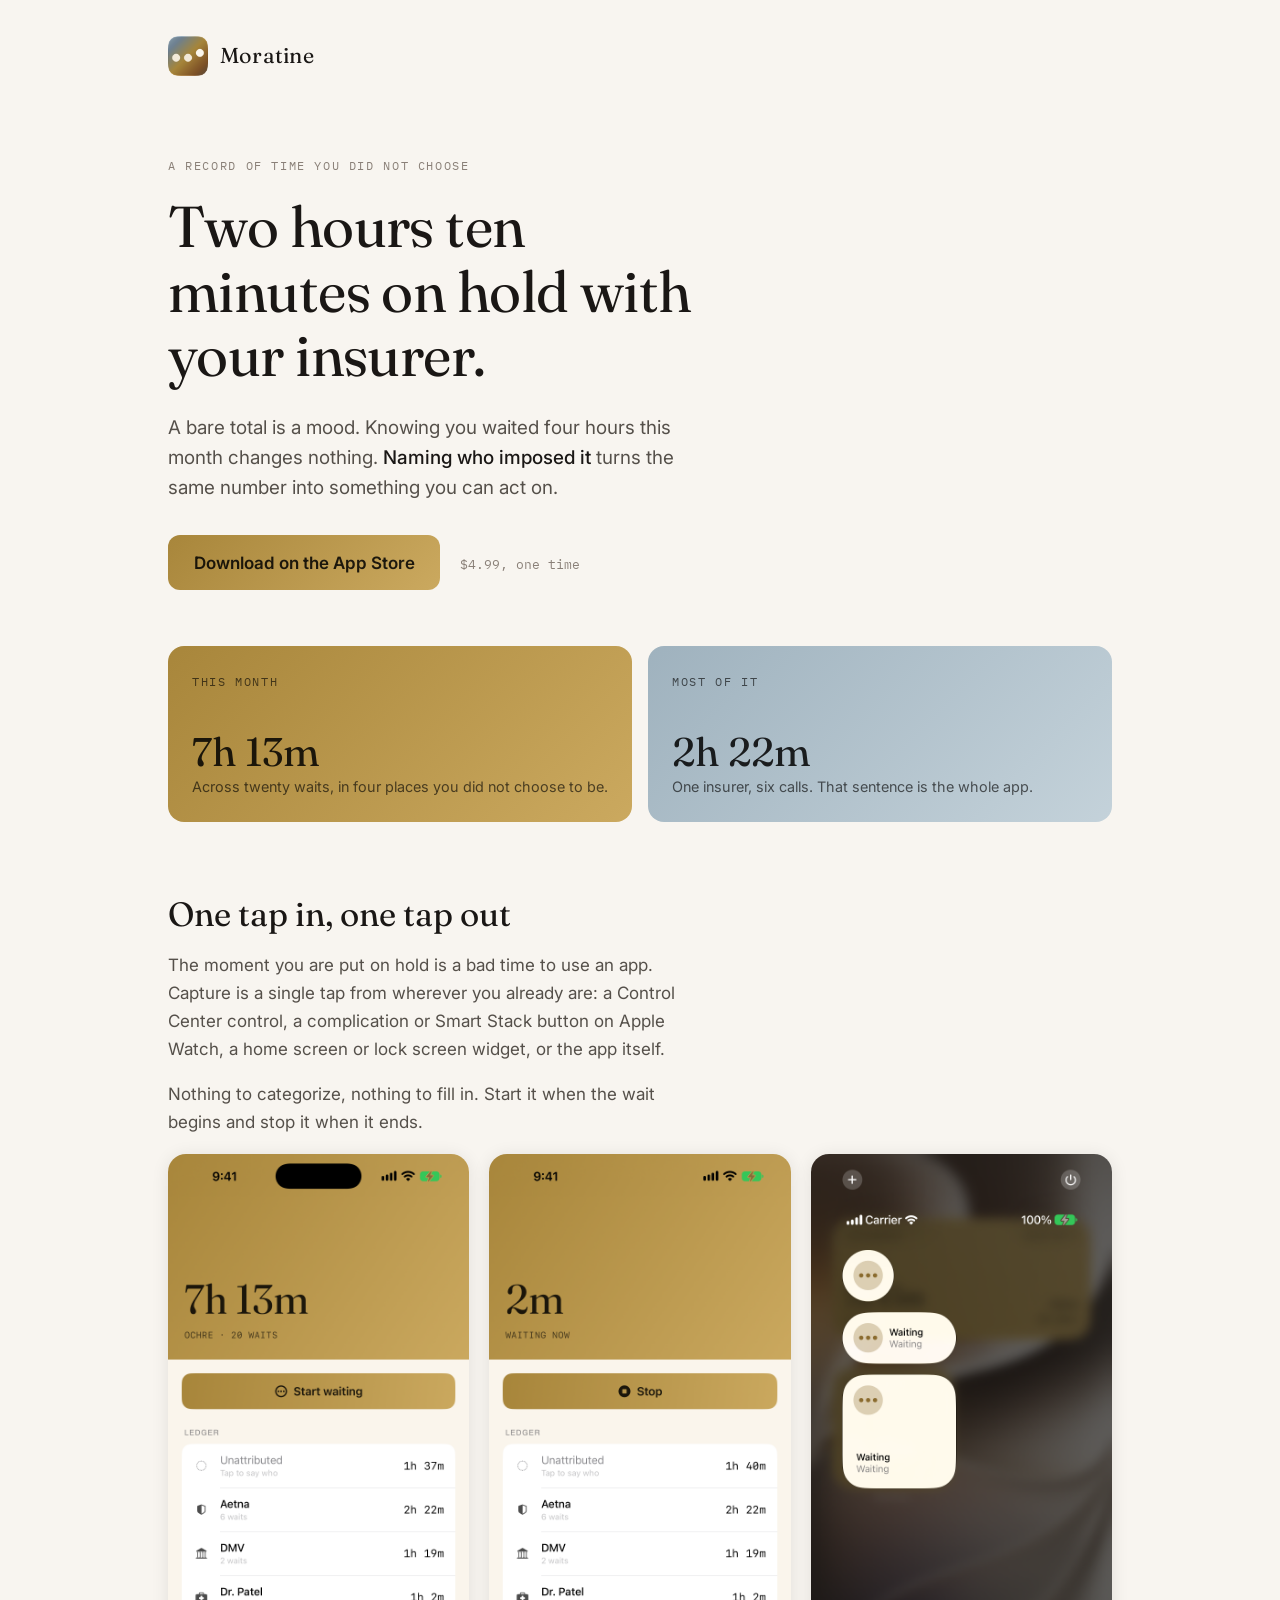
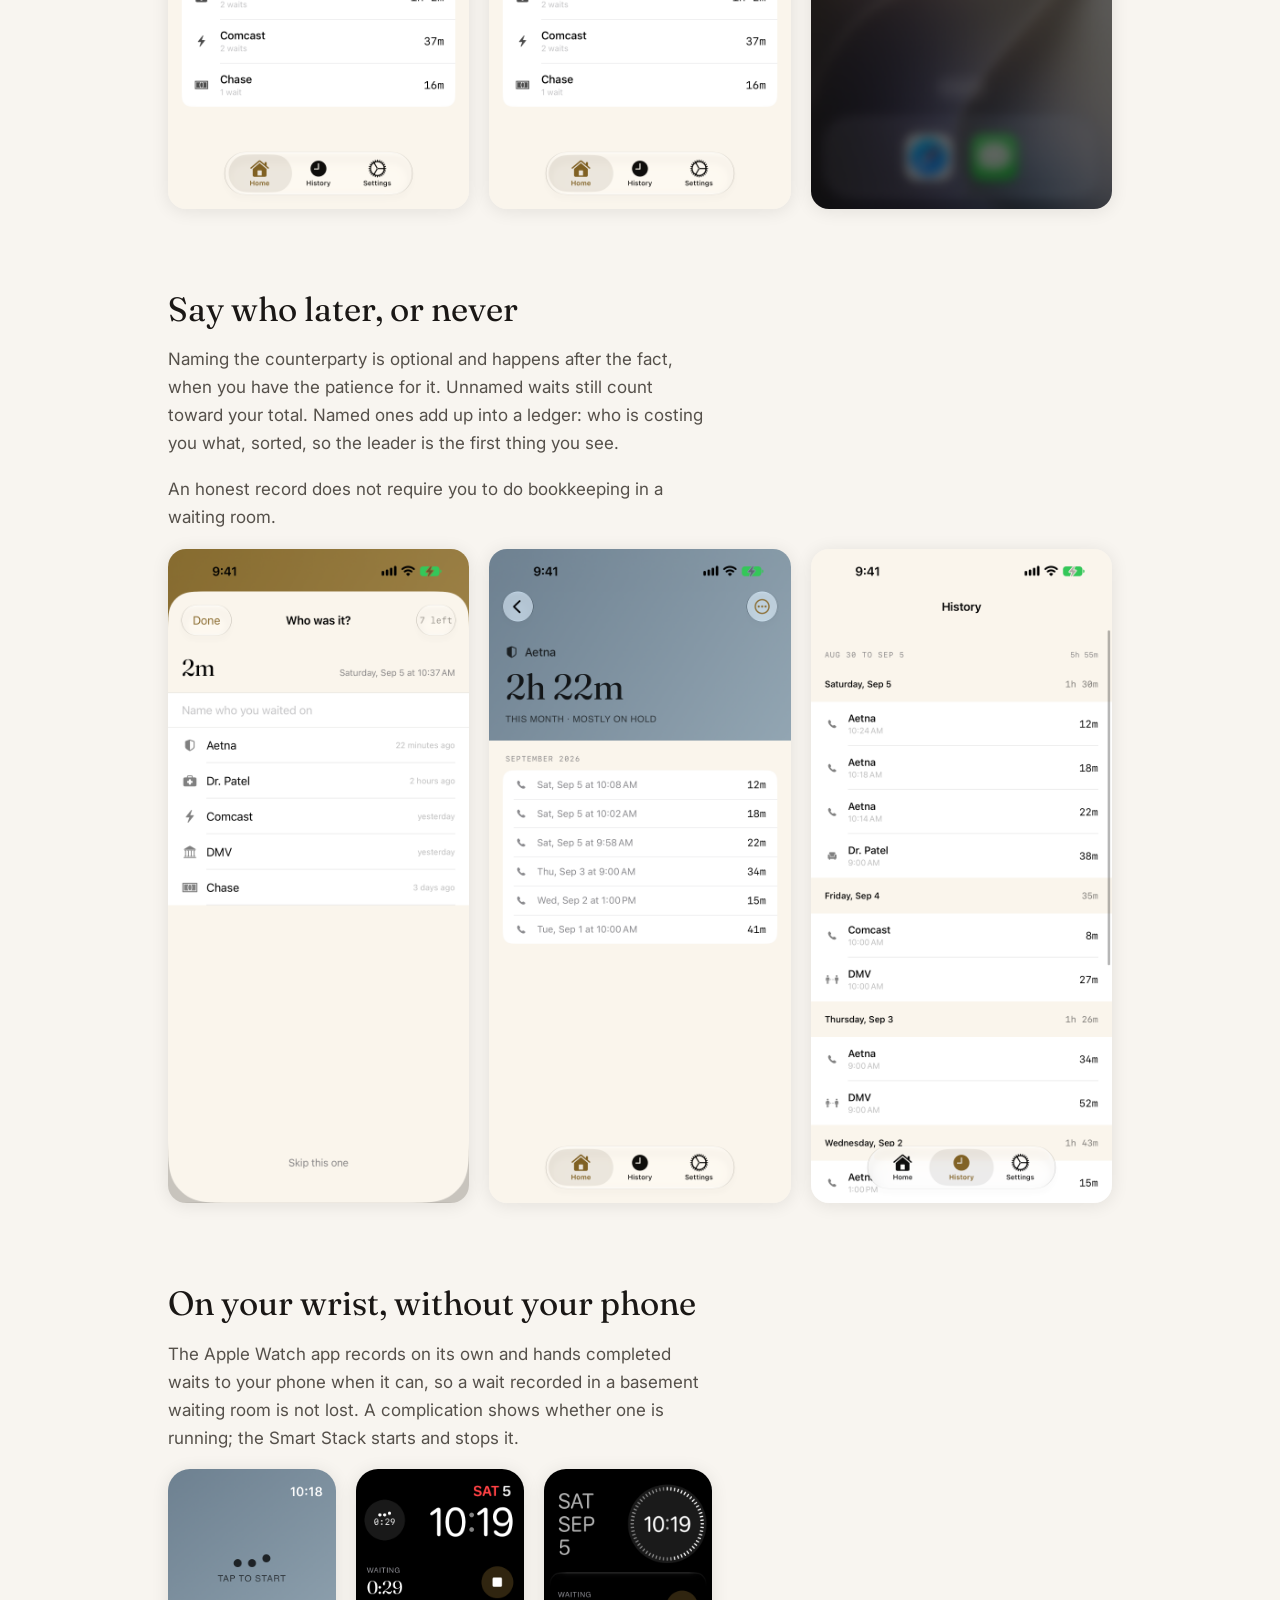
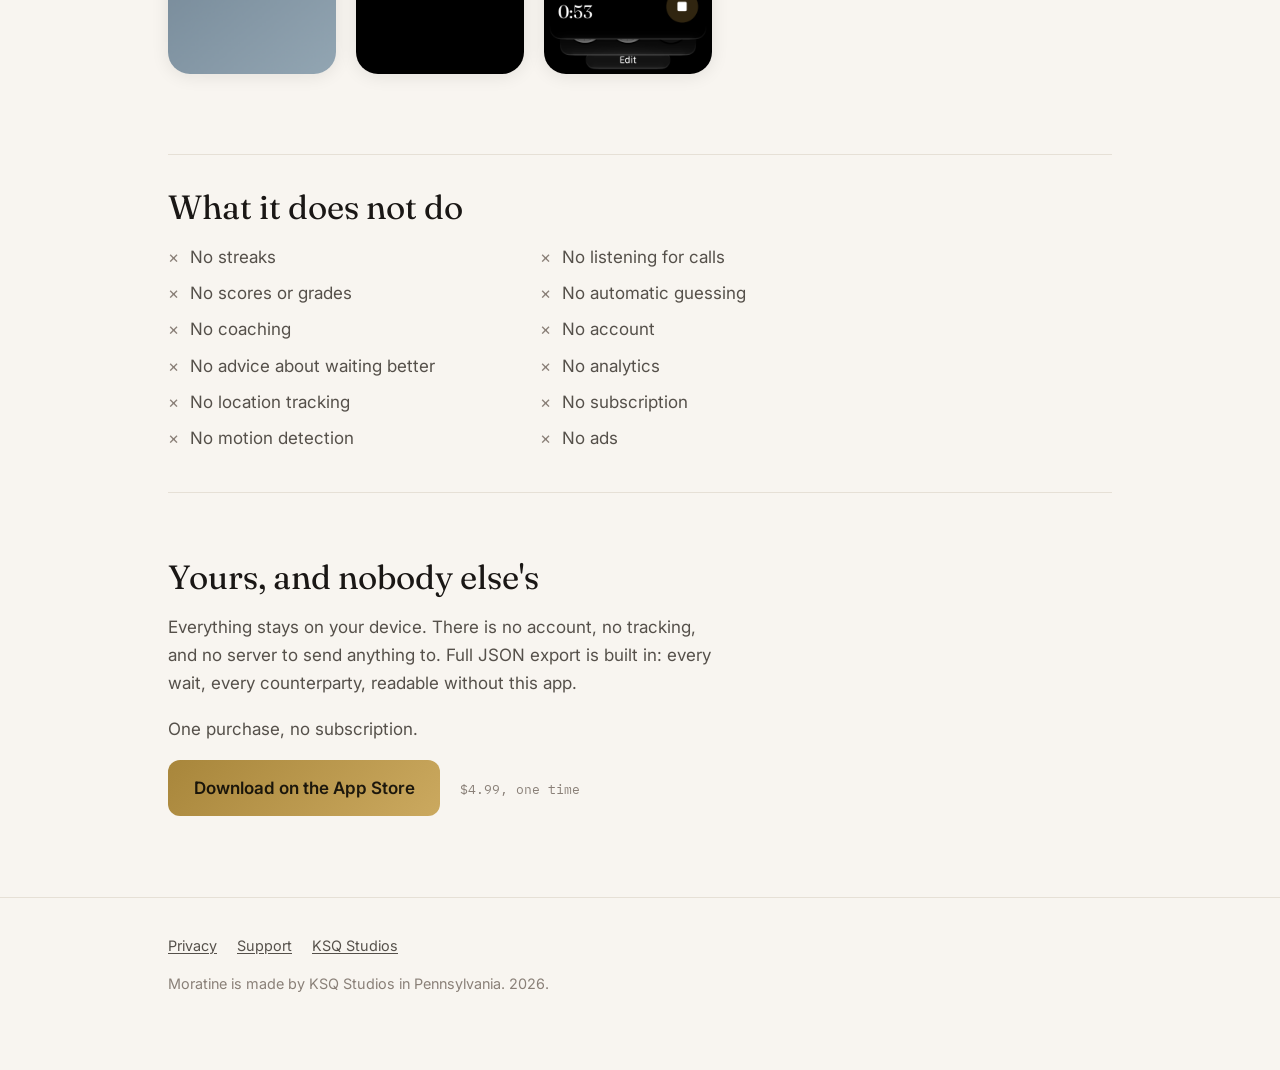
==== index.html @ 425c59f6 "Initial Website File Push" ====
<!DOCTYPE html>
<html lang="en">
<head>
<meta charset="utf-8">
<meta name="viewport" content="width=device-width, initial-scale=1">
<title>Moratine, a record of time you did not choose</title>
<meta name="description" content="Moratine records involuntary waiting: on hold, in line, in waiting rooms. One tap in, one tap out, and a ledger of who is costing you time.">

<link rel="canonical" href="https://moratine.app/">
<meta property="og:type" content="website">
<meta property="og:url" content="https://moratine.app/">
<meta property="og:title" content="Moratine, a record of time you did not choose">
<meta property="og:description" content="Two hours ten minutes on hold with your insurer, across six calls. A bare total is a mood. A name attached to it is evidence.">
<meta property="og:image" content="https://moratine.app/og-image.png">
<meta name="twitter:card" content="summary_large_image">

<link rel="icon" href="/favicon.png" sizes="32x32">
<link rel="apple-touch-icon" href="/apple-touch-icon.png">

<link rel="preconnect" href="https://fonts.googleapis.com">
<link rel="preconnect" href="https://fonts.gstatic.com" crossorigin>
<link href="https://fonts.googleapis.com/css2?family=Fraunces:opsz,wght@9..144,400&family=IBM+Plex+Mono:wght@400&family=Inter:wght@400;500;600&display=swap" rel="stylesheet">
<link rel="stylesheet" href="/styles.css">
</head>
<body>

<div class="wrap">

  <header class="masthead">
    <img src="/apple-touch-icon.png" alt="">
    <a class="wordmark" href="/">Moratine</a>
  </header>

  <div class="hero">
    <p class="eyebrow">A record of time you did not choose</p>
    <h1>Two hours ten minutes on hold with your insurer.</h1>
    <p class="lede">
      A bare total is a mood. Knowing you waited four hours this month changes
      nothing. <strong>Naming who imposed it</strong> turns the same number
      into something you can act on.
    </p>
    <a class="cta" href="#">Download on the App Store</a>
    <span class="price">$4.99, one time</span>
  </div>

  <div class="cards">
    <div class="card card--ochre">
      <p class="eyebrow">This month</p>
      <p class="figure">7h 13m</p>
      <p class="note">Across twenty waits, in four places you did not choose to be.</p>
    </div>
    <div class="card card--mist">
      <p class="eyebrow">Most of it</p>
      <p class="figure">2h 22m</p>
      <p class="note">One insurer, six calls. That sentence is the whole app.</p>
    </div>
  </div>

  <section>
    <h2>One tap in, one tap out</h2>
    <p class="prose">
      The moment you are put on hold is a bad time to use an app. Capture is a
      single tap from wherever you already are: a Control Center control, a
      complication or Smart Stack button on Apple Watch, a home screen or lock
      screen widget, or the app itself.
    </p>
    <p class="prose">
      Nothing to categorize, nothing to fill in. Start it when the wait begins
      and stop it when it ends.
    </p>
    <div class="shots">
      <img src="/images/01.png" alt="The Moratine home screen showing seven hours thirteen minutes of waiting this month, with a ledger of counterparties below.">
      <img src="/images/02.png" alt="A wait in progress, showing two minutes elapsed and a stop button.">
      <img src="/images/07.png" alt="The Moratine control in iOS Control Center, showing a waiting state.">
    </div>
  </section>

  <section>
    <h2>Say who later, or never</h2>
    <p class="prose">
      Naming the counterparty is optional and happens after the fact, when you
      have the patience for it. Unnamed waits still count toward your total.
      Named ones add up into a ledger: who is costing you what, sorted, so the
      leader is the first thing you see.
    </p>
    <p class="prose">
      An honest record does not require you to do bookkeeping in a waiting
      room.
    </p>
    <div class="shots">
      <img src="/images/03.png" alt="The attribution sheet, listing recent counterparties to name a wait after the fact.">
      <img src="/images/04.png" alt="A counterparty detail screen showing two hours twenty two minutes with one insurer this month.">
      <img src="/images/05.png" alt="History, showing every wait grouped by week and day.">
    </div>
  </section>

  <section>
    <h2>On your wrist, without your phone</h2>
    <p class="prose">
      The Apple Watch app records on its own and hands completed waits to your
      phone when it can, so a wait recorded in a basement waiting room is not
      lost. A complication shows whether one is running; the Smart Stack
      starts and stops it.
    </p>
    <div class="shots shots--watch">
      <img src="/images/w1.png" alt="The Moratine watch app at rest, showing tap to start.">
      <img src="/images/w2.png" alt="A watch face with the Moratine complication showing a running wait.">
      <img src="/images/w3.png" alt="The Moratine card in the watch Smart Stack, showing a running wait and a stop button.">
    </div>
  </section>

  <section class="refusals">
    <h2>What it does not do</h2>
    <ul>
      <li>No streaks</li>
      <li>No scores or grades</li>
      <li>No coaching</li>
      <li>No advice about waiting better</li>
      <li>No location tracking</li>
      <li>No motion detection</li>
      <li>No listening for calls</li>
      <li>No automatic guessing</li>
      <li>No account</li>
      <li>No analytics</li>
      <li>No subscription</li>
      <li>No ads</li>
    </ul>
  </section>

  <section>
    <h2>Yours, and nobody else's</h2>
    <p class="prose">
      Everything stays on your device. There is no account, no tracking, and
      no server to send anything to. Full JSON export is built in: every wait,
      every counterparty, readable without this app.
    </p>
    <p class="prose">
      One purchase, no subscription.
    </p>
    <p>
      <a class="cta" href="#">Download on the App Store</a>
      <span class="price">$4.99, one time</span>
    </p>
  </section>

</div>

<footer>
  <div class="wrap">
    <nav>
      <a href="/privacy">Privacy</a>
      <a href="/support">Support</a>
      <a href="https://ksqstudios.com">KSQ Studios</a>
    </nav>
    <p>Moratine is made by KSQ Studios in Pennsylvania. 2026.</p>
  </div>
</footer>

</body>
</html>
---- styles.css ----
/*
  moratine.app

  Cream page, Fraunces for the wordmark and the two gradient card figures
  only, Plex Mono for eyebrows and data, Inter for everything else. Same
  lineage as commuted.app and reckonry.app.

  No analytics. The privacy policy says the site collects nothing, so keep
  it that way.
*/

:root {
  --cream: #f8f5f0;
  --card: #ffffff;
  --ink: #1a1715;
  --ink-soft: #55504a;
  --ink-faint: #8a8078;
  --rule: #e6e0d6;

  /* The waiting room arc, matching the app */
  --mist-top: #9fb2be;
  --mist-bottom: #c4d2da;
  --ochre-top: #a8863b;
  --ochre-bottom: #cba95f;
  --umber-top: #7e5228;
  --accent: #6a4520;

  --measure: 34rem;
  --page: 62rem;
}

*, *::before, *::after { box-sizing: border-box; }

html { -webkit-text-size-adjust: 100%; }

body {
  margin: 0;
  background: var(--cream);
  color: var(--ink);
  font-family: Inter, -apple-system, BlinkMacSystemFont, system-ui, sans-serif;
  font-size: 17px;
  line-height: 1.65;
  -webkit-font-smoothing: antialiased;
}

.wrap {
  max-width: var(--page);
  margin: 0 auto;
  padding: 0 1.5rem;
}

/* ---------- Masthead ---------- */

.masthead {
  display: flex;
  align-items: center;
  gap: 0.75rem;
  padding: 2.25rem 0 0;
}

.masthead img {
  width: 40px;
  height: 40px;
  border-radius: 9px;
}

.wordmark {
  font-family: Fraunces, Georgia, serif;
  font-size: 1.35rem;
  font-weight: 400;
  letter-spacing: 0.01em;
  color: var(--ink);
  text-decoration: none;
}

/* ---------- Hero ---------- */

.hero {
  padding: 5rem 0 3.5rem;
  max-width: var(--measure);
}

.eyebrow {
  font-family: 'IBM Plex Mono', ui-monospace, SFMono-Regular, Menlo, monospace;
  font-size: 0.72rem;
  letter-spacing: 0.14em;
  text-transform: uppercase;
  color: var(--ink-faint);
  margin: 0 0 1.25rem;
}

h1 {
  font-family: Fraunces, Georgia, serif;
  font-weight: 400;
  font-size: clamp(2.4rem, 6vw, 3.6rem);
  line-height: 1.12;
  letter-spacing: -0.01em;
  margin: 0 0 1.5rem;
}

.lede {
  font-size: 1.18rem;
  line-height: 1.6;
  color: var(--ink-soft);
  margin: 0 0 2rem;
}

.lede strong {
  color: var(--ink);
  font-weight: 500;
}

/* ---------- Cards ---------- */

.cards {
  display: grid;
  grid-template-columns: repeat(auto-fit, minmax(15rem, 1fr));
  gap: 1rem;
  margin: 0 0 4.5rem;
}

.card {
  border-radius: 16px;
  padding: 1.6rem 1.5rem 1.5rem;
  min-height: 11rem;
  display: flex;
  flex-direction: column;
  justify-content: flex-end;
}

.card .eyebrow { margin-bottom: auto; }

.card .figure {
  font-family: Fraunces, Georgia, serif;
  font-size: 2.5rem;
  line-height: 1;
  margin: 0 0 0.35rem;
}

.card .note {
  font-size: 0.9rem;
  line-height: 1.45;
  margin: 0;
}

.card--ochre {
  background: linear-gradient(135deg, var(--ochre-top), var(--ochre-bottom));
  color: rgba(0, 0, 0, 0.85);
}
.card--ochre .eyebrow,
.card--ochre .note { color: rgba(0, 0, 0, 0.62); }

.card--mist {
  background: linear-gradient(135deg, var(--mist-top), var(--mist-bottom));
  color: rgba(0, 0, 0, 0.85);
}
.card--mist .eyebrow,
.card--mist .note { color: rgba(0, 0, 0, 0.62); }

/* ---------- Sections ---------- */

section { padding: 0 0 4rem; }

h2 {
  font-family: Fraunces, Georgia, serif;
  font-weight: 400;
  font-size: clamp(1.6rem, 3.5vw, 2.1rem);
  line-height: 1.2;
  margin: 0 0 1rem;
}

h3 {
  font-size: 1.02rem;
  font-weight: 600;
  margin: 2rem 0 0.5rem;
}

p { max-width: var(--measure); margin: 0 0 1.1rem; }

.prose { color: var(--ink-soft); }
.prose strong { color: var(--ink); font-weight: 500; }

ul { max-width: var(--measure); padding-left: 1.1rem; color: var(--ink-soft); }
li { margin-bottom: 0.5rem; }

a { color: var(--accent); text-underline-offset: 2px; }
a:hover { text-decoration-thickness: 2px; }

/* ---------- Screenshots ---------- */

.shots {
  display: grid;
  grid-template-columns: repeat(auto-fit, minmax(13rem, 1fr));
  gap: 1.25rem;
  margin: 0 0 1rem;
}

.shots img {
  width: 100%;
  height: auto;
  border-radius: 18px;
  box-shadow: 0 2px 18px rgba(26, 23, 21, 0.09);
  display: block;
}

.shots--watch {
  grid-template-columns: repeat(auto-fit, minmax(9rem, 1fr));
  max-width: 34rem;
}

.shots--watch img { border-radius: 22px; }

/* ---------- Refusals ---------- */

.refusals {
  border-top: 1px solid var(--rule);
  border-bottom: 1px solid var(--rule);
  padding: 2rem 0;
  margin: 0 0 4rem;
}

.refusals ul {
  list-style: none;
  padding: 0;
  margin: 0;
  columns: 2;
  column-gap: 2.5rem;
  max-width: 44rem;
}

.refusals li {
  break-inside: avoid;
  padding-left: 1.4rem;
  position: relative;
  color: var(--ink-soft);
}

.refusals li::before {
  content: '\00d7';
  position: absolute;
  left: 0;
  color: var(--ink-faint);
}

@media (max-width: 32rem) {
  .refusals ul { columns: 1; }
}

/* ---------- Buttons ---------- */

.cta {
  display: inline-block;
  background: linear-gradient(135deg, var(--ochre-top), var(--ochre-bottom));
  color: rgba(0, 0, 0, 0.85);
  text-decoration: none;
  font-weight: 600;
  padding: 0.85rem 1.6rem;
  border-radius: 12px;
}

.cta:hover { opacity: 0.92; }

.price {
  font-family: 'IBM Plex Mono', ui-monospace, monospace;
  font-size: 0.82rem;
  color: var(--ink-faint);
  margin-left: 0.9rem;
}

/* ---------- Footer ---------- */

footer {
  border-top: 1px solid var(--rule);
  padding: 2.25rem 0 3.5rem;
  font-size: 0.9rem;
  color: var(--ink-faint);
}

footer a { color: var(--ink-soft); }

footer nav {
  display: flex;
  flex-wrap: wrap;
  gap: 1.25rem;
  margin-bottom: 0.9rem;
}

/* ---------- Legal pages ---------- */

.legal { padding: 3.5rem 0 1rem; max-width: var(--measure); }
.legal h1 { font-size: clamp(2rem, 5vw, 2.6rem); }
.legal .updated {
  font-family: 'IBM Plex Mono', ui-monospace, monospace;
  font-size: 0.76rem;
  letter-spacing: 0.08em;
  text-transform: uppercase;
  color: var(--ink-faint);
  margin-bottom: 2.5rem;
}
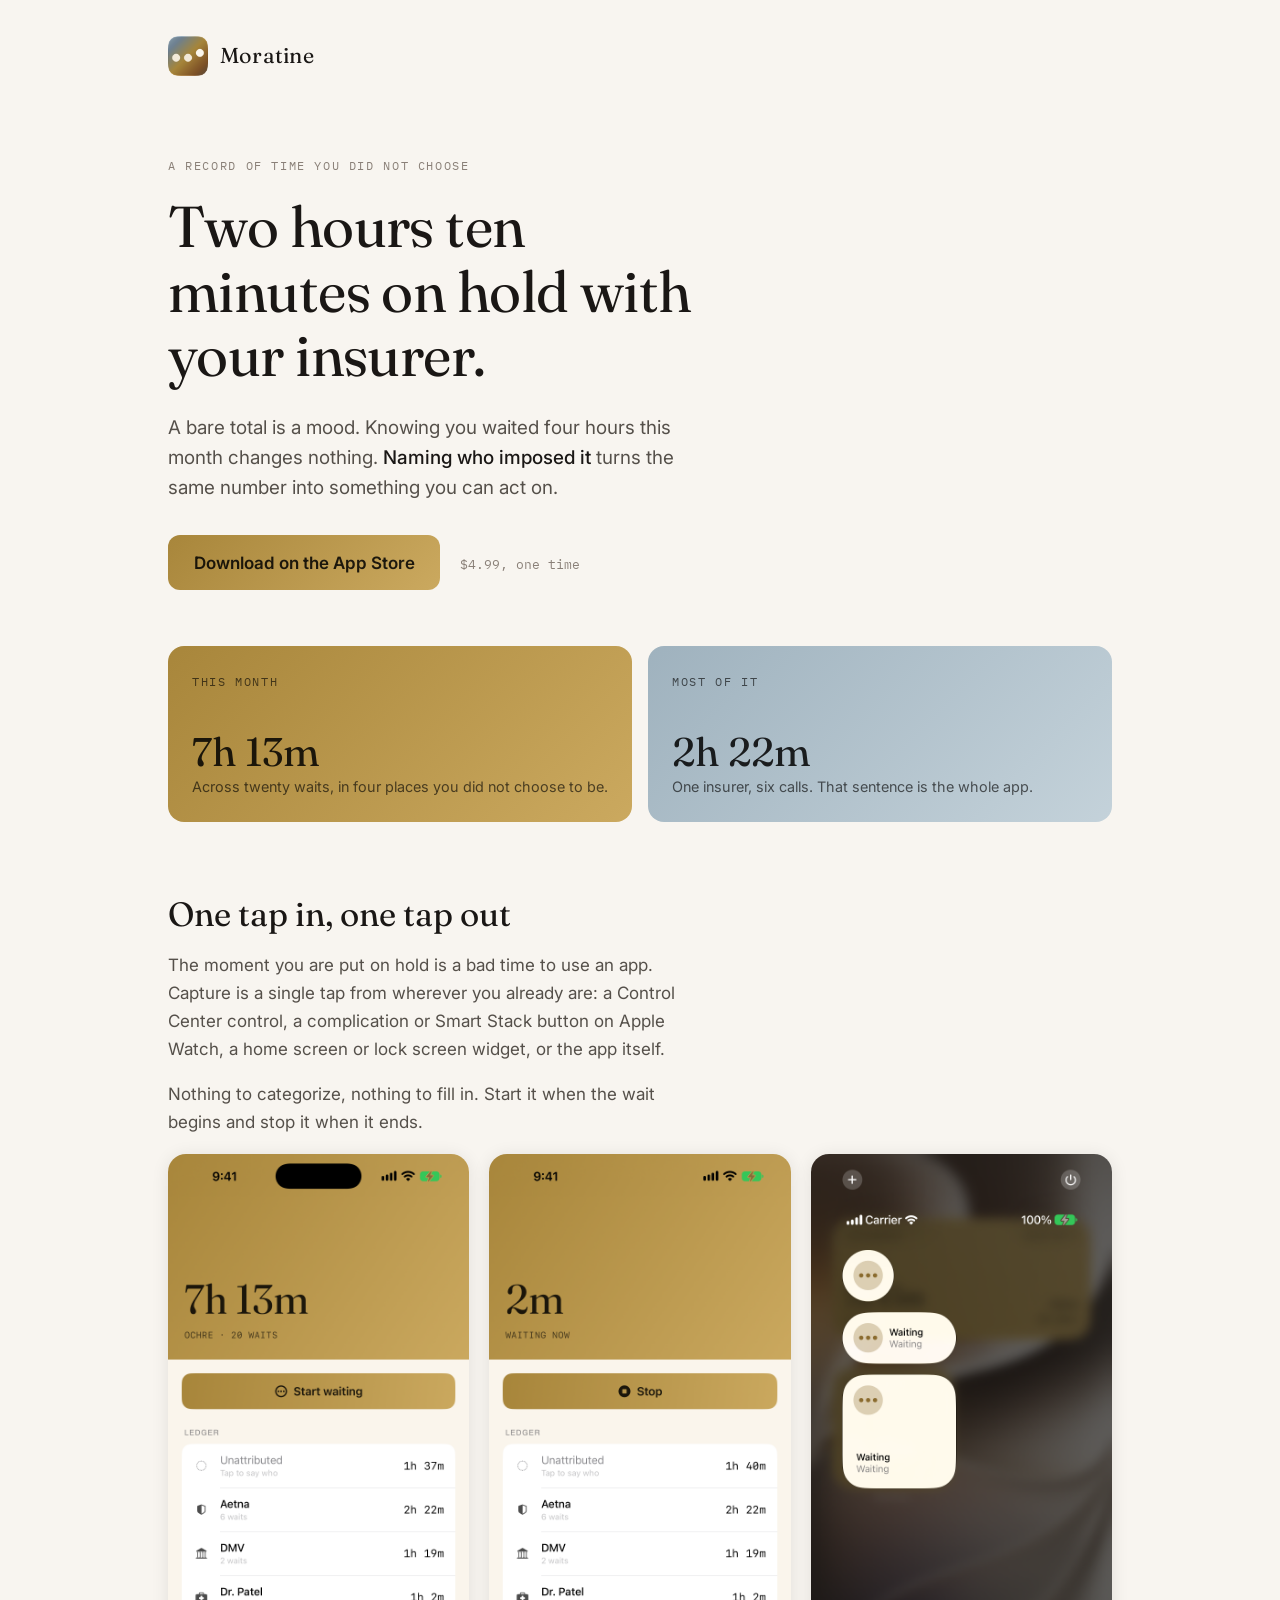
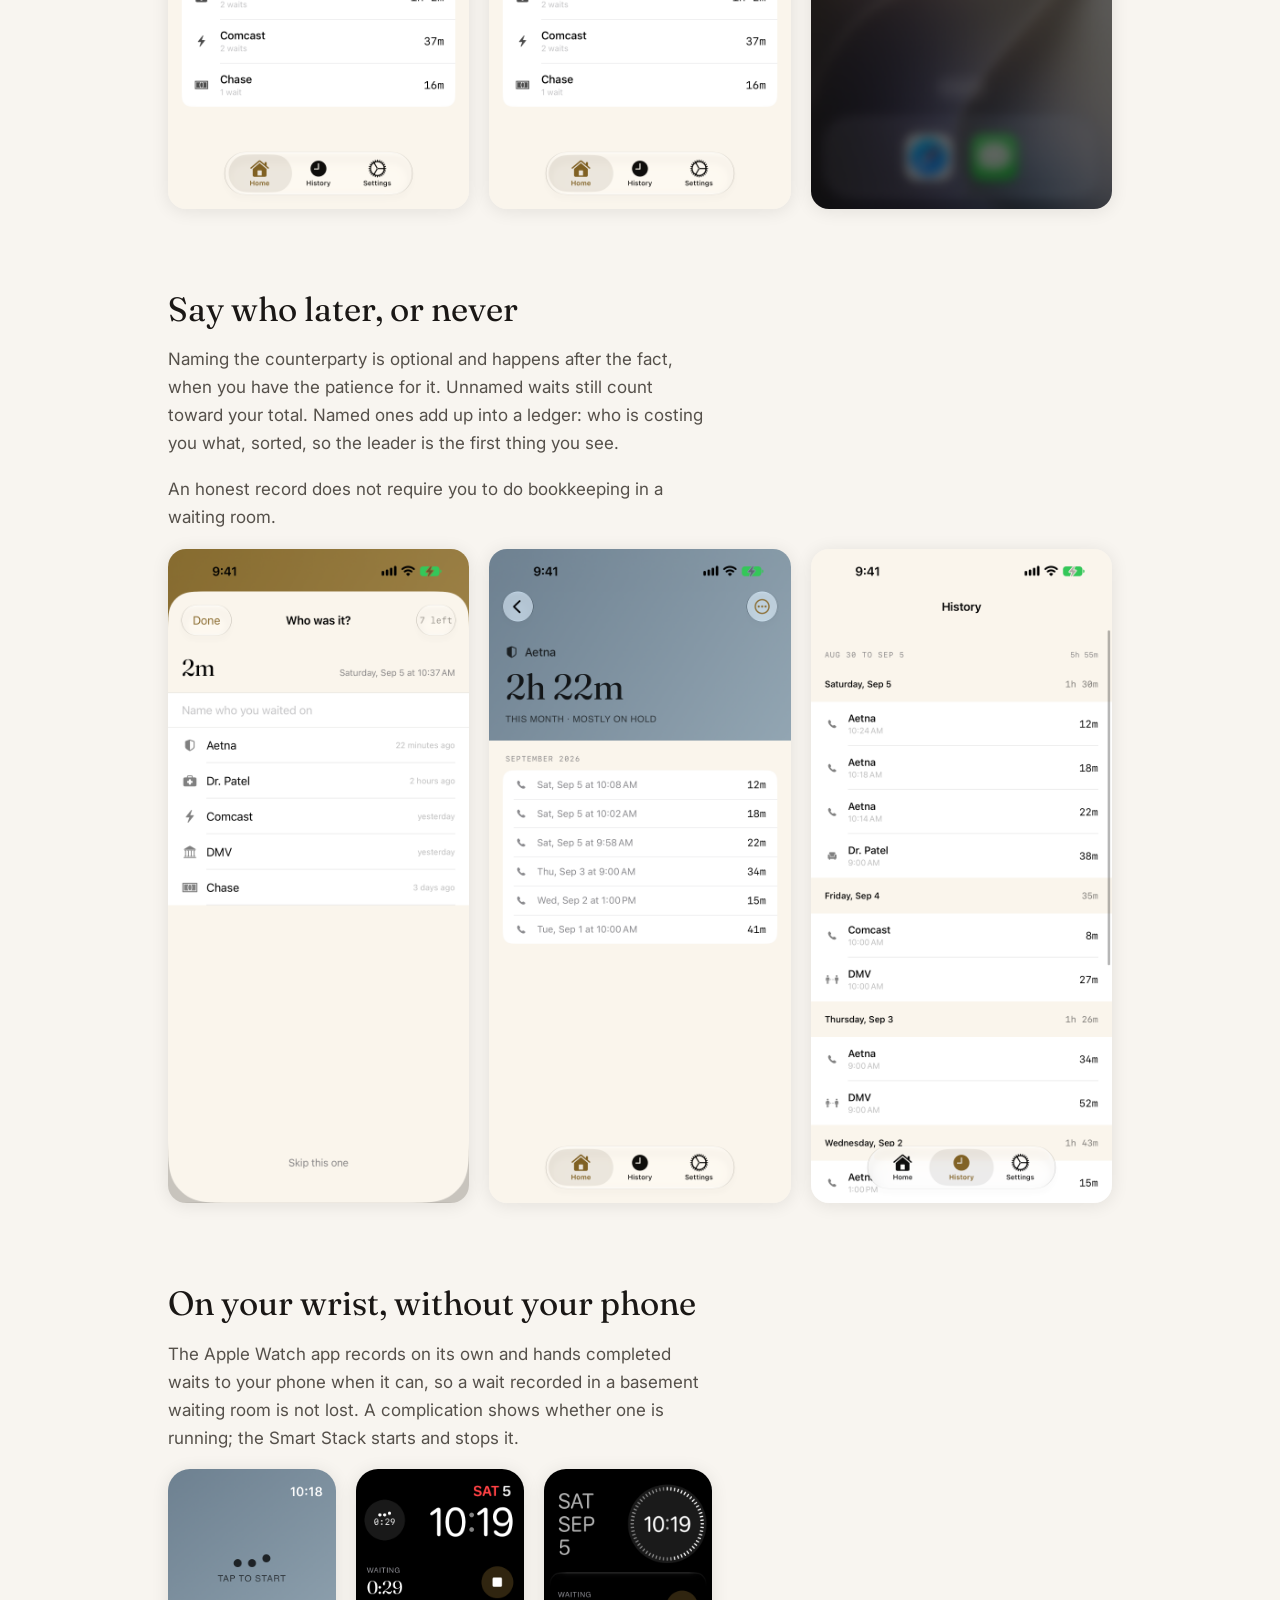
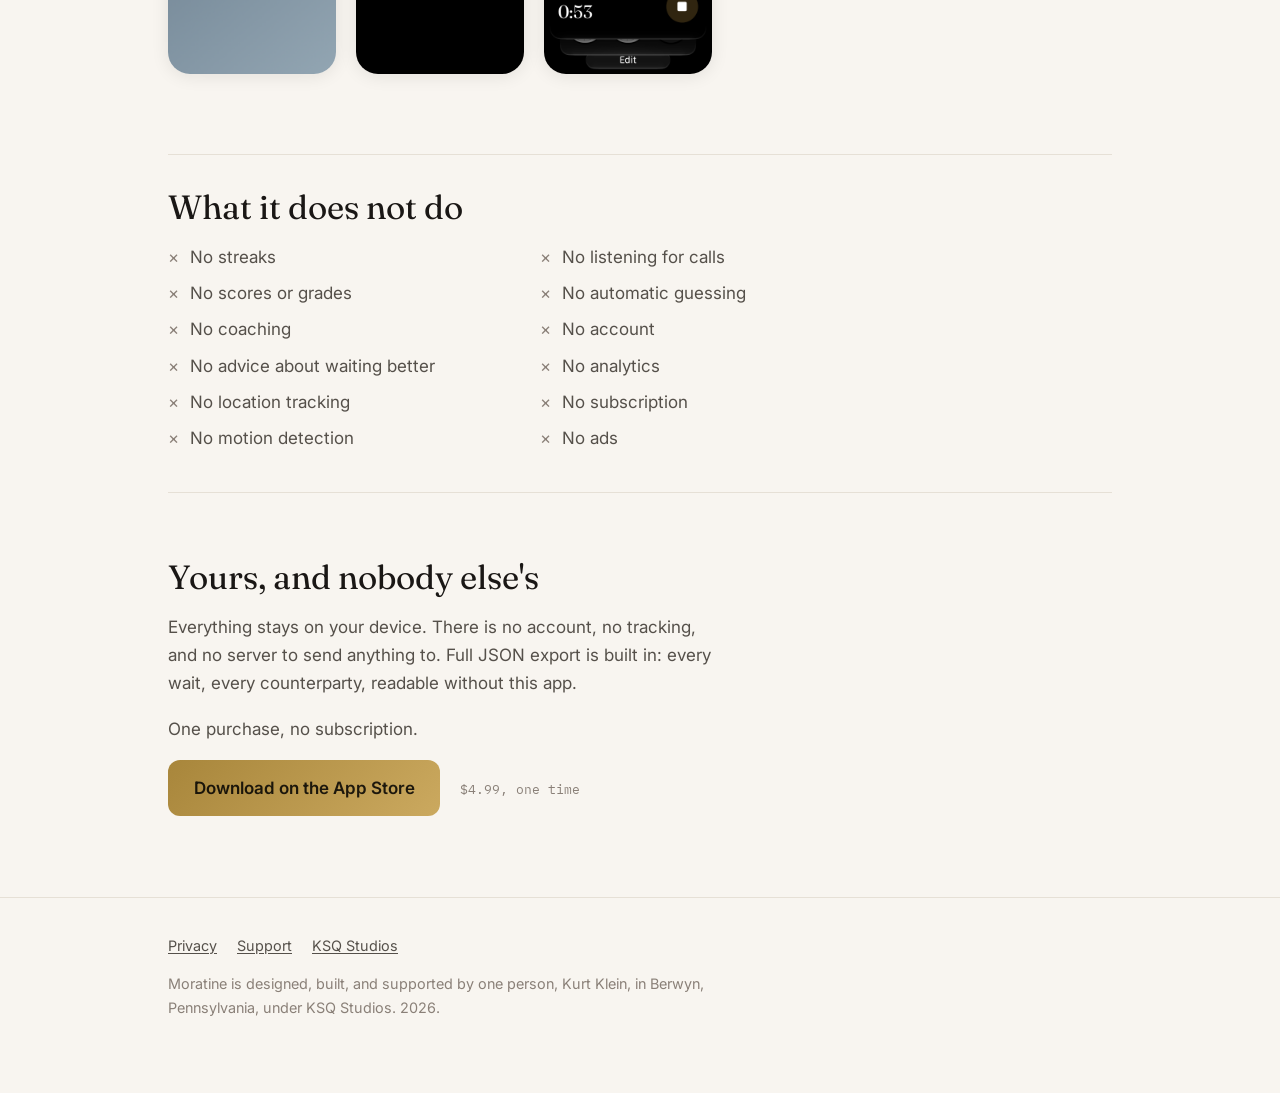
==== commit 975f076a: "Drop sibling app list from attribution" ====
--- a/index.html
+++ b/index.html
@@ -152,7 +152,7 @@
       <a href="/support">Support</a>
       <a href="https://ksqstudios.com">KSQ Studios</a>
     </nav>
-    <p>Moratine is made by KSQ Studios in Pennsylvania. 2026.</p>
+    <p>Moratine is designed, built, and supported by one person, Kurt Klein, in Berwyn, Pennsylvania, under KSQ Studios. 2026.</p>
   </div>
 </footer>
 
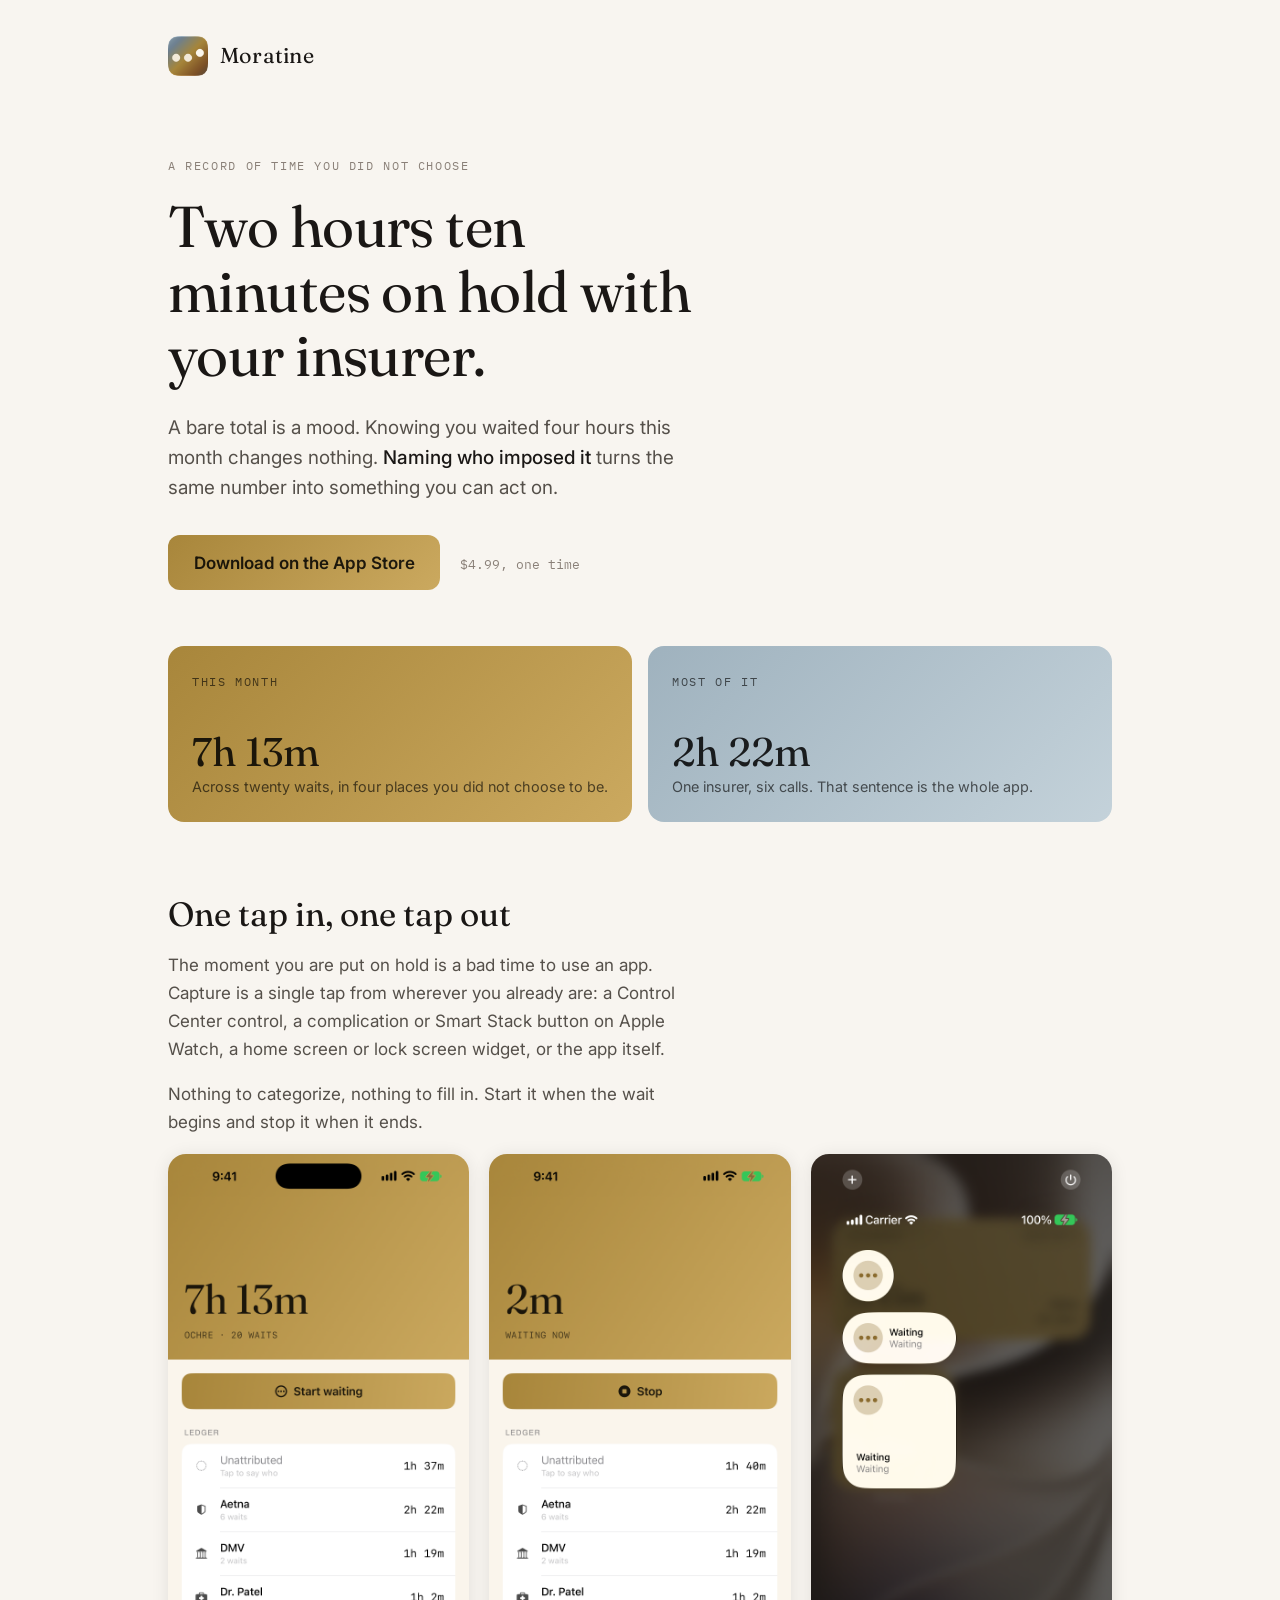
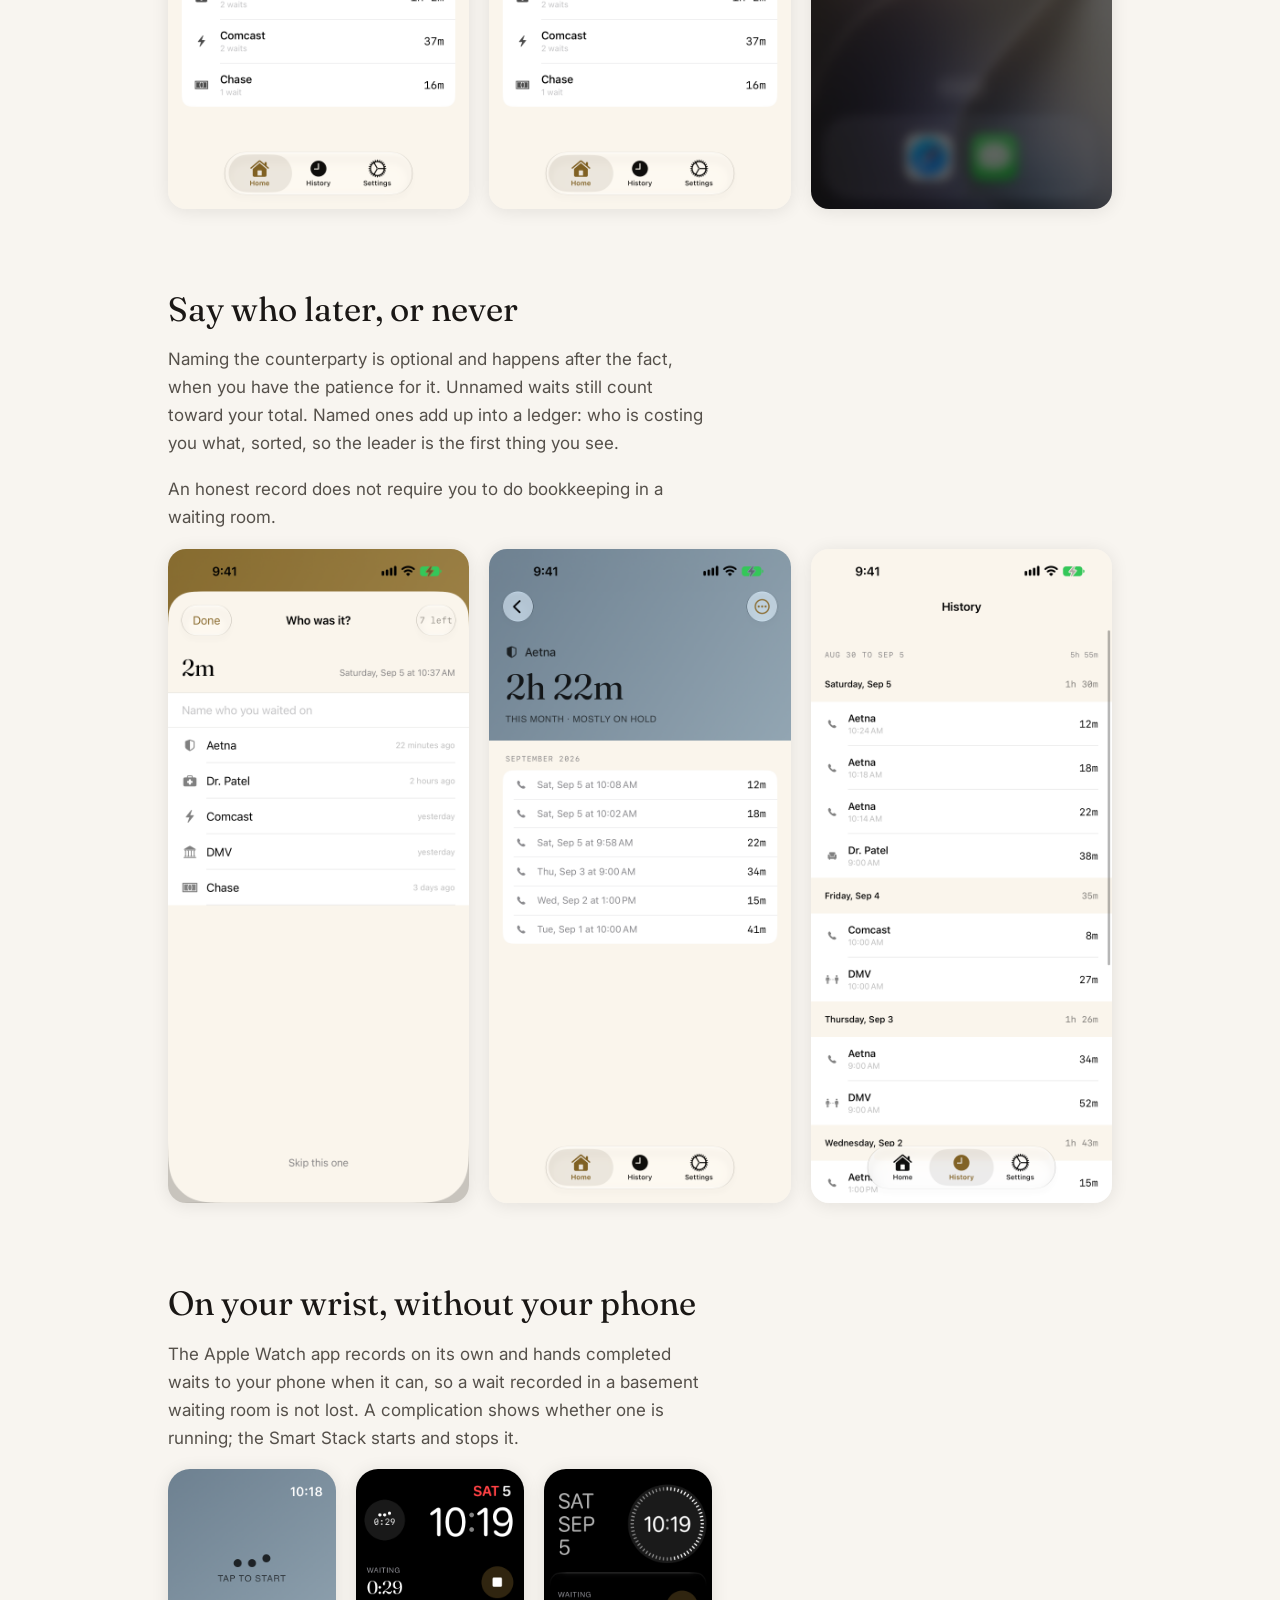
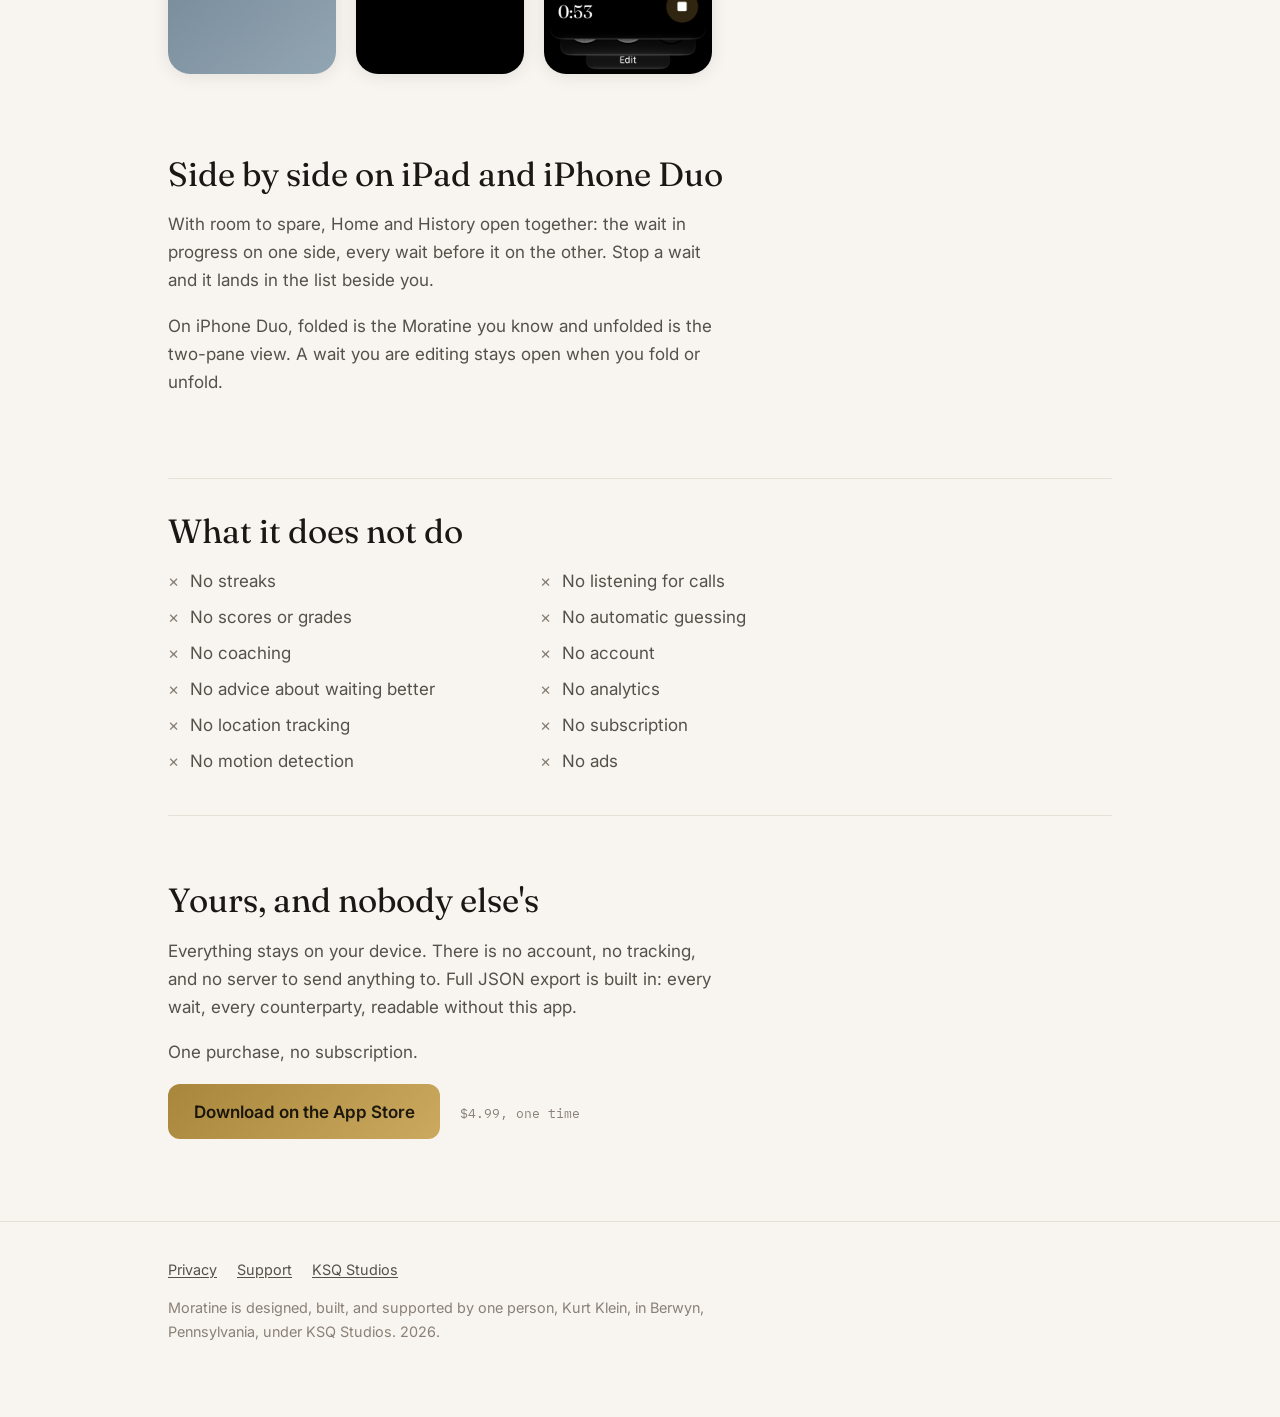
==== commit af238317: "Add In-App Event fallback page at /event/duo and update main page for ipad and iphone duo support" ====
--- a/index.html
+++ b/index.html
@@ -39,7 +39,7 @@
       nothing. <strong>Naming who imposed it</strong> turns the same number
       into something you can act on.
     </p>
-    <a class="cta" href="#">Download on the App Store</a>
+    <a class="cta" href="https://apps.apple.com/us/app/moratine/id6808066631" rel="noopener">Download on the App Store</a>
     <span class="price">$4.99, one time</span>
   </div>
 
@@ -109,6 +109,20 @@
     </div>
   </section>
 
+  <section>
+    <h2>Side by side on iPad and iPhone Duo</h2>
+    <p class="prose">
+      With room to spare, Home and History open together: the wait in
+      progress on one side, every wait before it on the other. Stop a wait
+      and it lands in the list beside you.
+    </p>
+    <p class="prose">
+      On iPhone Duo, folded is the Moratine you know and unfolded is the
+      two-pane view. A wait you are editing stays open when you fold or
+      unfold.
+    </p>
+  </section>
+
   <section class="refusals">
     <h2>What it does not do</h2>
     <ul>
@@ -138,7 +152,7 @@
       One purchase, no subscription.
     </p>
     <p>
-      <a class="cta" href="#">Download on the App Store</a>
+      <a class="cta" href="https://apps.apple.com/us/app/moratine/id6808066631" rel="noopener">Download on the App Store</a>
       <span class="price">$4.99, one time</span>
     </p>
   </section>
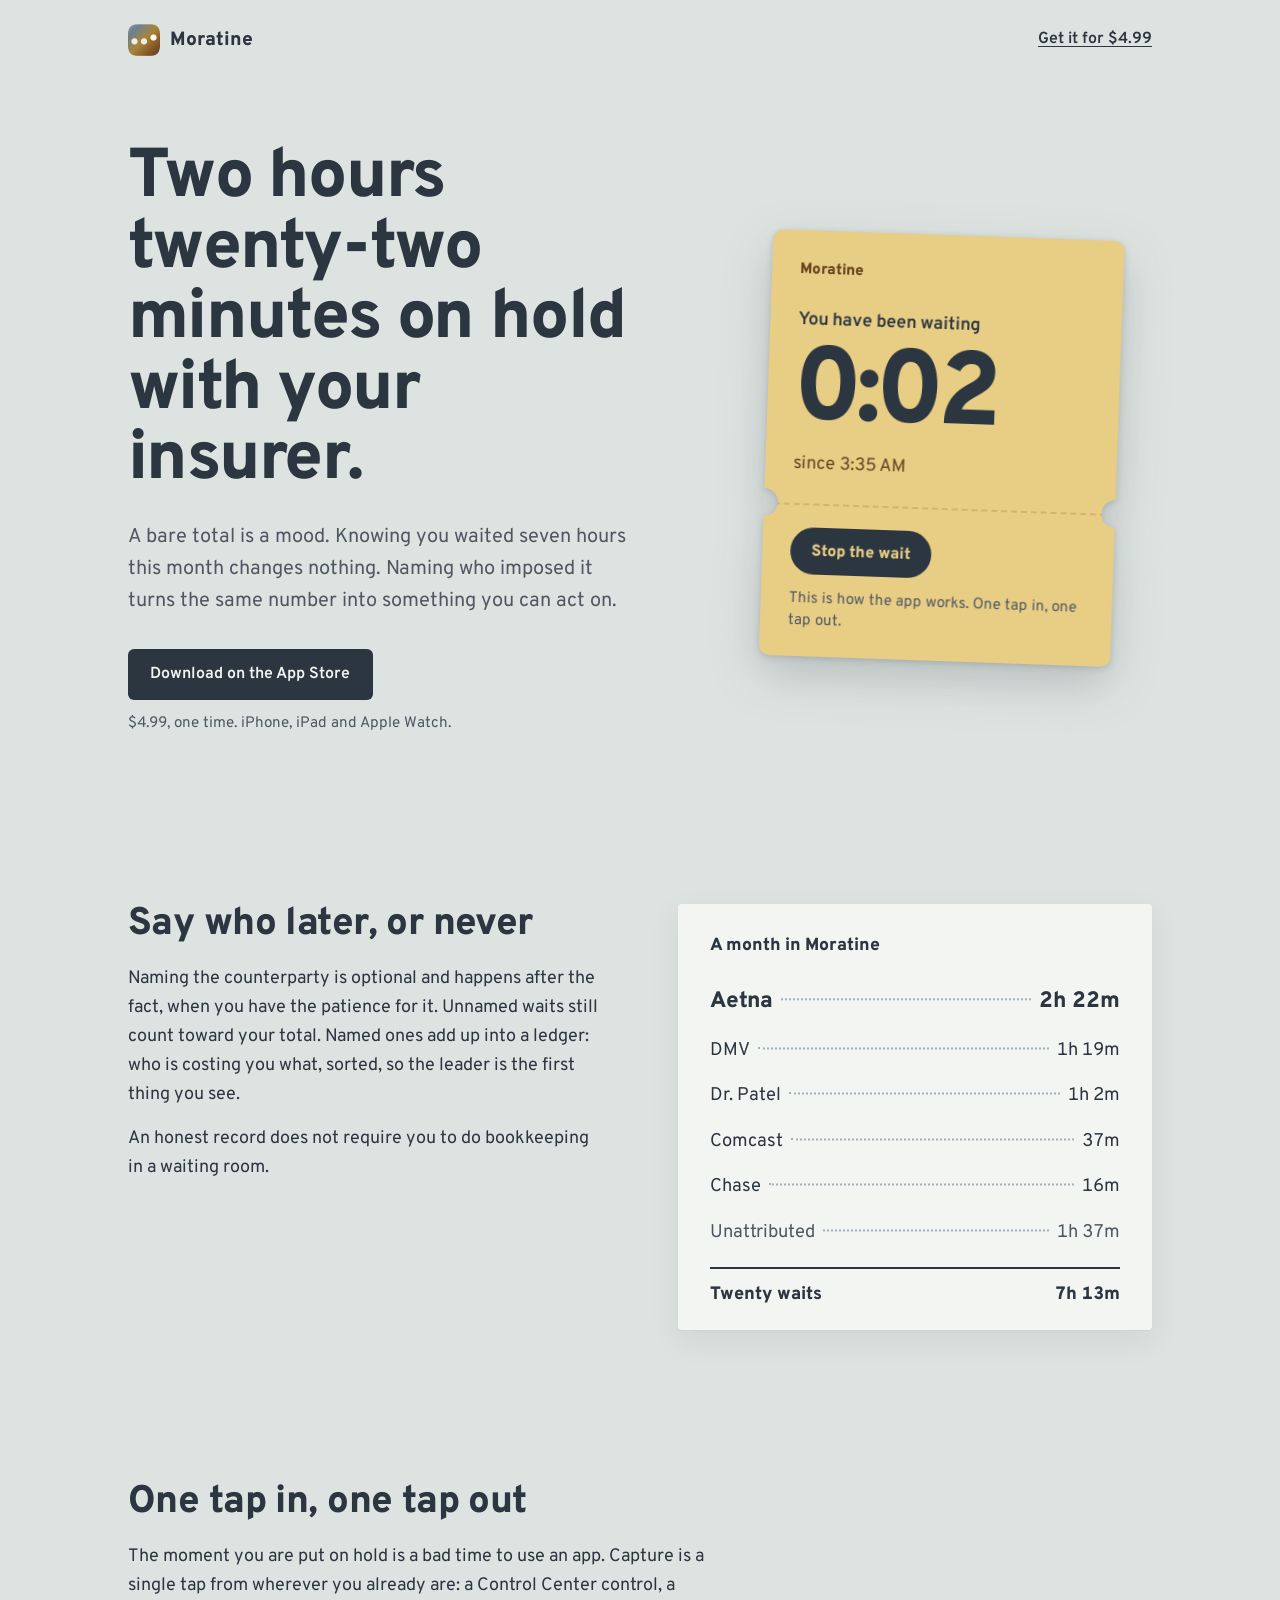
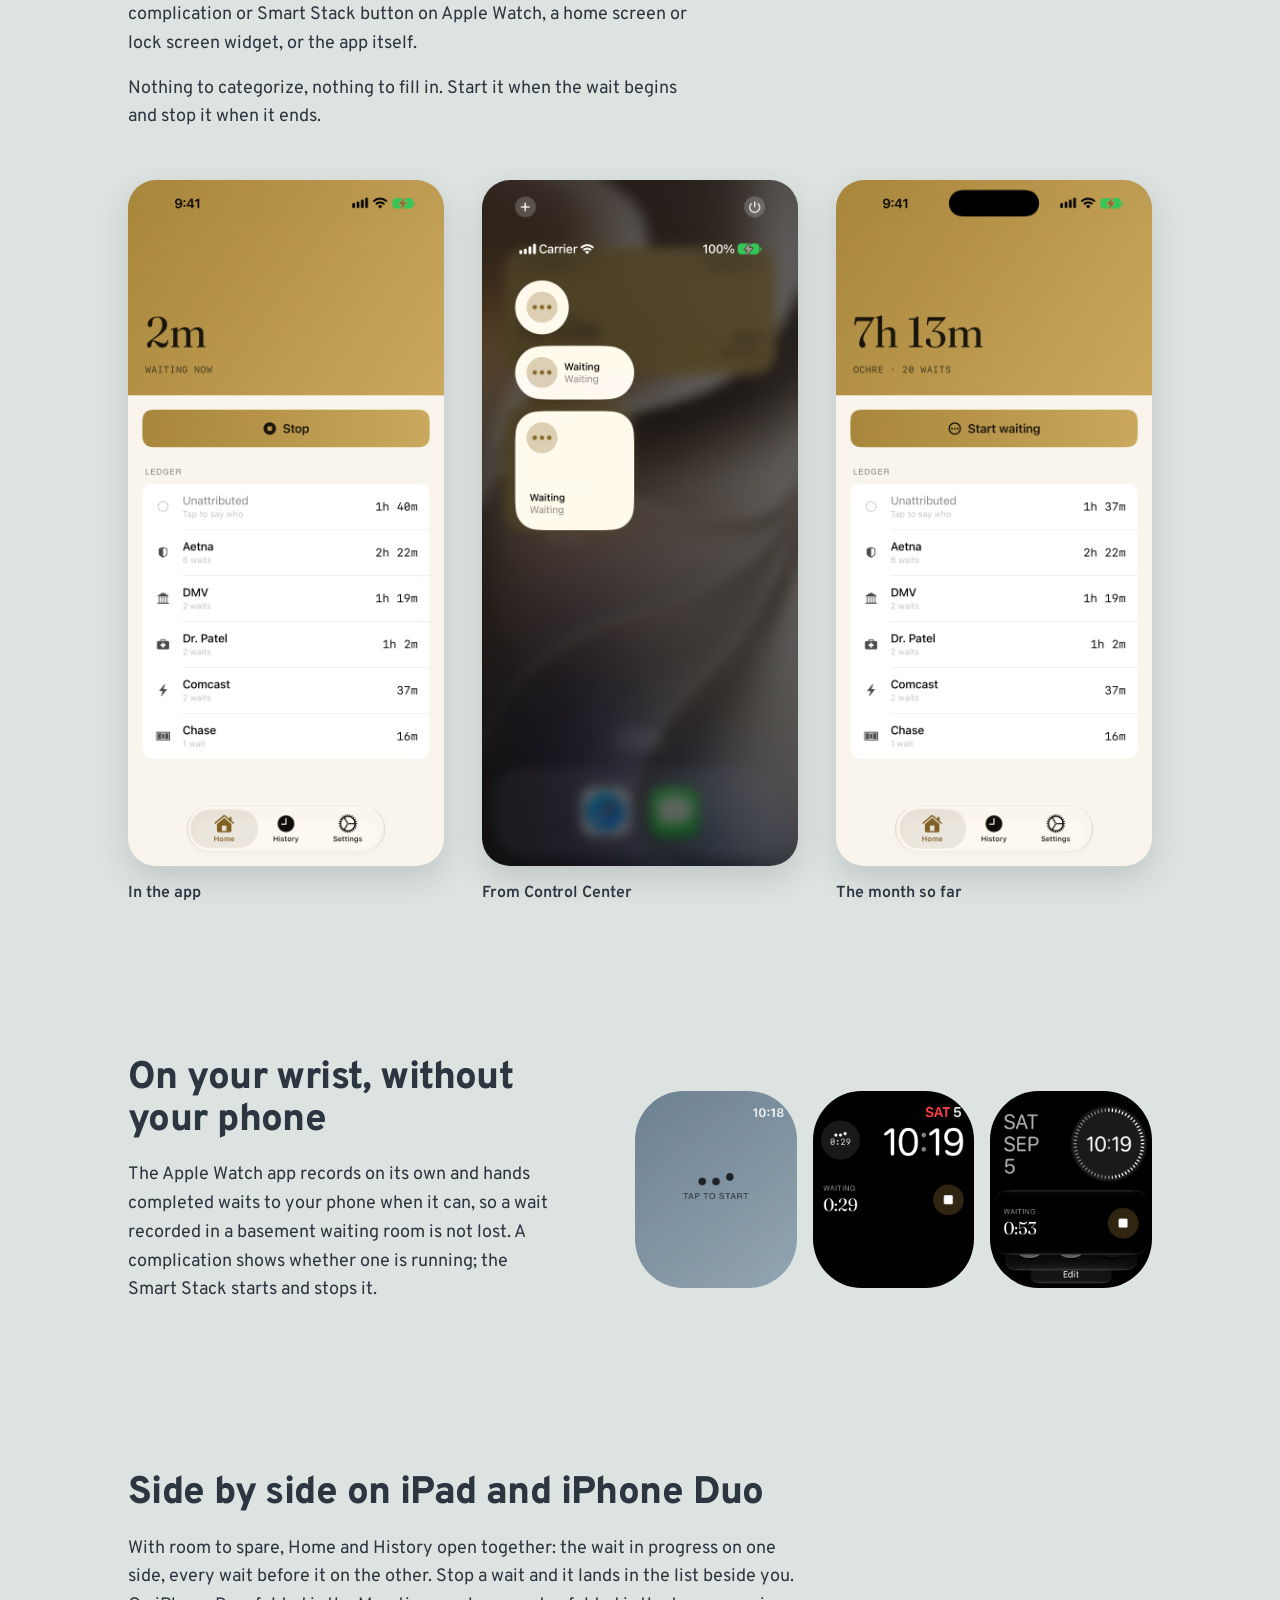
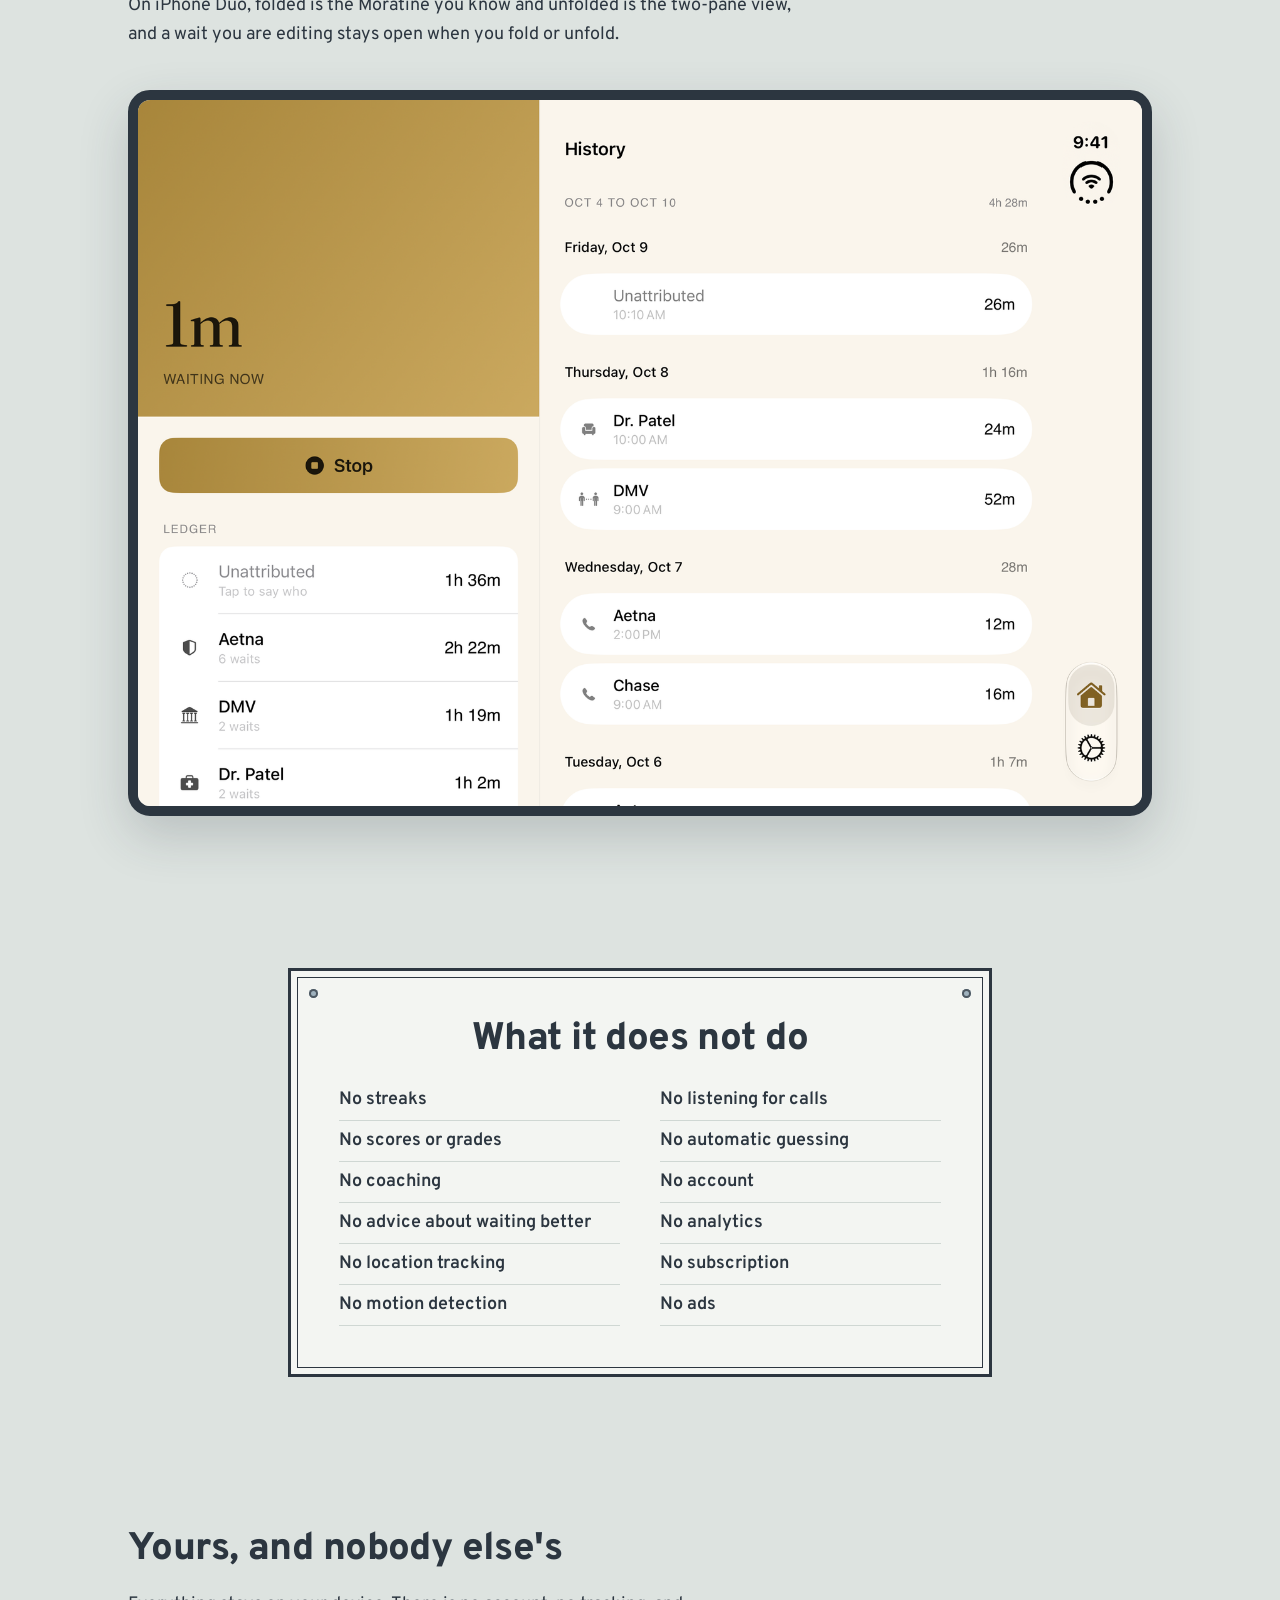
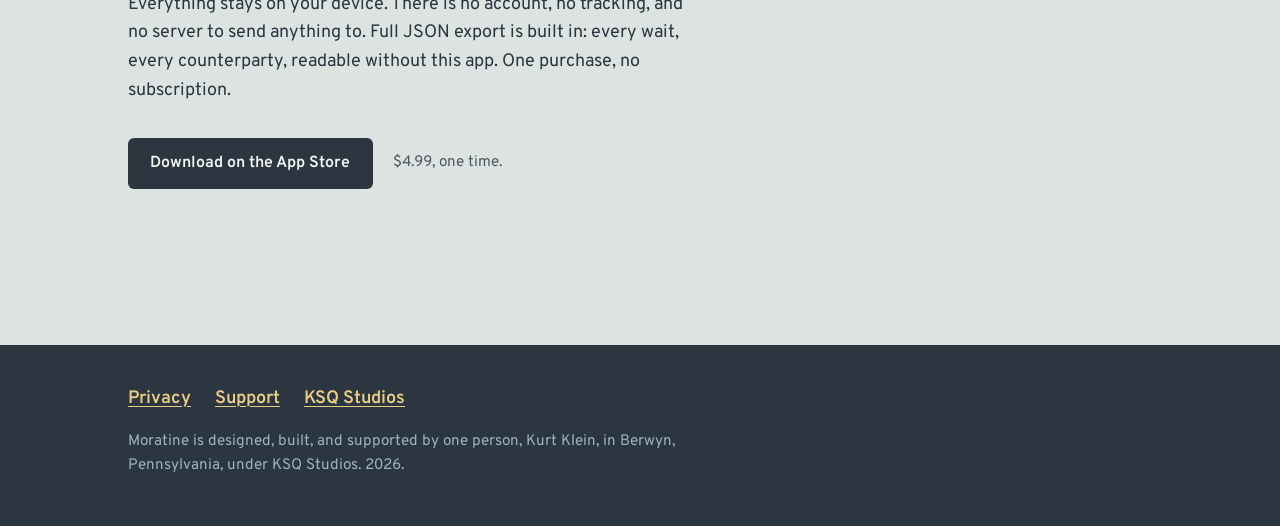
==== commit 54421c28: "Redesign the site as a waiting room" ====
--- a/index.html
+++ b/index.html
@@ -10,165 +10,236 @@
 <meta property="og:type" content="website">
 <meta property="og:url" content="https://moratine.app/">
 <meta property="og:title" content="Moratine, a record of time you did not choose">
-<meta property="og:description" content="Two hours ten minutes on hold with your insurer, across six calls. A bare total is a mood. A name attached to it is evidence.">
+<meta property="og:description" content="Two hours twenty-two minutes on hold with your insurer, across six calls. A bare total is a mood. A name attached to it is evidence.">
 <meta property="og:image" content="https://moratine.app/og-image.png">
 <meta name="twitter:card" content="summary_large_image">
+<meta name="theme-color" content="#dde3e0">
 
 <link rel="icon" href="/favicon.png" sizes="32x32">
 <link rel="apple-touch-icon" href="/apple-touch-icon.png">
 
 <link rel="preconnect" href="https://fonts.googleapis.com">
 <link rel="preconnect" href="https://fonts.gstatic.com" crossorigin>
-<link href="https://fonts.googleapis.com/css2?family=Fraunces:opsz,wght@9..144,400&family=IBM+Plex+Mono:wght@400&family=Inter:wght@400;500;600&display=swap" rel="stylesheet">
+<link href="https://fonts.googleapis.com/css2?family=Overpass:wght@400;600;800&display=swap" rel="stylesheet">
 <link rel="stylesheet" href="/styles.css">
 </head>
 <body>
 
-<div class="wrap">
-
-  <header class="masthead">
-    <img src="/apple-touch-icon.png" alt="">
-    <a class="wordmark" href="/">Moratine</a>
-  </header>
-
-  <div class="hero">
-    <p class="eyebrow">A record of time you did not choose</p>
-    <h1>Two hours ten minutes on hold with your insurer.</h1>
-    <p class="lede">
-      A bare total is a mood. Knowing you waited four hours this month changes
-      nothing. <strong>Naming who imposed it</strong> turns the same number
-      into something you can act on.
-    </p>
-    <a class="cta" href="https://apps.apple.com/us/app/moratine/id6808066631" rel="noopener">Download on the App Store</a>
-    <span class="price">$4.99, one time</span>
-  </div>
-
-  <div class="cards">
-    <div class="card card--ochre">
-      <p class="eyebrow">This month</p>
-      <p class="figure">7h 13m</p>
-      <p class="note">Across twenty waits, in four places you did not choose to be.</p>
-    </div>
-    <div class="card card--mist">
-      <p class="eyebrow">Most of it</p>
-      <p class="figure">2h 22m</p>
-      <p class="note">One insurer, six calls. That sentence is the whole app.</p>
-    </div>
-  </div>
-
-  <section>
+<header class="bar">
+  <a class="mark" href="/">
+    <img src="/apple-touch-icon.png" alt="" width="32" height="32">
+    Moratine
+  </a>
+  <a class="bar-cta" href="https://apps.apple.com/us/app/moratine/id6808066631" rel="noopener">Get it for $4.99</a>
+</header>
+
+<main>
+
+  <section class="hero">
+    <div class="hero-copy">
+      <h1>Two hours twenty-two minutes on hold with your insurer.</h1>
+      <p class="lede">
+        A bare total is a mood. Knowing you waited seven hours this month
+        changes nothing. Naming who imposed it turns the same number into
+        something you can act on.
+      </p>
+      <p class="buy">
+        <a class="button" href="https://apps.apple.com/us/app/moratine/id6808066631" rel="noopener">Download on the App Store</a>
+        <span class="price">$4.99, one time. iPhone, iPad and Apple Watch.</span>
+      </p>
+    </div>
+
+    <figure class="ticket" aria-labelledby="ticket-state">
+      <div class="ticket-body">
+        <p class="ticket-issuer">Moratine</p>
+        <p class="ticket-state" id="ticket-state">You have been waiting</p>
+        <p class="ticket-time" id="ticket-time" aria-live="off">0:00</p>
+        <p class="ticket-since" id="ticket-since">since you opened this page</p>
+      </div>
+      <div class="ticket-stub">
+        <button type="button" class="ticket-button" id="ticket-button">Stop the wait</button>
+        <p class="ticket-note" id="ticket-note">This is how the app works. One tap in, one tap out.</p>
+      </div>
+    </figure>
+  </section>
+
+  <section class="ledger-section">
+    <div class="ledger-copy">
+      <h2>Say who later, or never</h2>
+      <p>
+        Naming the counterparty is optional and happens after the fact, when
+        you have the patience for it. Unnamed waits still count toward your
+        total. Named ones add up into a ledger: who is costing you what,
+        sorted, so the leader is the first thing you see.
+      </p>
+      <p>
+        An honest record does not require you to do bookkeeping in a waiting
+        room.
+      </p>
+    </div>
+
+    <figure class="ledger">
+      <figcaption>A month in Moratine</figcaption>
+      <ol>
+        <li><span class="who">Aetna</span><span class="dots" aria-hidden="true"></span><span class="how-long">2h 22m</span></li>
+        <li><span class="who">DMV</span><span class="dots" aria-hidden="true"></span><span class="how-long">1h 19m</span></li>
+        <li><span class="who">Dr. Patel</span><span class="dots" aria-hidden="true"></span><span class="how-long">1h 2m</span></li>
+        <li><span class="who">Comcast</span><span class="dots" aria-hidden="true"></span><span class="how-long">37m</span></li>
+        <li><span class="who">Chase</span><span class="dots" aria-hidden="true"></span><span class="how-long">16m</span></li>
+        <li class="unnamed"><span class="who">Unattributed</span><span class="dots" aria-hidden="true"></span><span class="how-long">1h 37m</span></li>
+      </ol>
+      <p class="ledger-total"><span>Twenty waits</span><span>7h 13m</span></p>
+    </figure>
+  </section>
+
+  <section class="capture">
     <h2>One tap in, one tap out</h2>
-    <p class="prose">
-      The moment you are put on hold is a bad time to use an app. Capture is a
-      single tap from wherever you already are: a Control Center control, a
-      complication or Smart Stack button on Apple Watch, a home screen or lock
-      screen widget, or the app itself.
-    </p>
-    <p class="prose">
-      Nothing to categorize, nothing to fill in. Start it when the wait begins
-      and stop it when it ends.
-    </p>
+    <div class="capture-copy">
+      <p>
+        The moment you are put on hold is a bad time to use an app. Capture is
+        a single tap from wherever you already are: a Control Center control,
+        a complication or Smart Stack button on Apple Watch, a home screen or
+        lock screen widget, or the app itself.
+      </p>
+      <p>
+        Nothing to categorize, nothing to fill in. Start it when the wait
+        begins and stop it when it ends.
+      </p>
+    </div>
     <div class="shots">
-      <img src="/images/01.png" alt="The Moratine home screen showing seven hours thirteen minutes of waiting this month, with a ledger of counterparties below.">
-      <img src="/images/02.png" alt="A wait in progress, showing two minutes elapsed and a stop button.">
-      <img src="/images/07.png" alt="The Moratine control in iOS Control Center, showing a waiting state.">
-    </div>
-  </section>
-
-  <section>
-    <h2>Say who later, or never</h2>
-    <p class="prose">
-      Naming the counterparty is optional and happens after the fact, when you
-      have the patience for it. Unnamed waits still count toward your total.
-      Named ones add up into a ledger: who is costing you what, sorted, so the
-      leader is the first thing you see.
-    </p>
-    <p class="prose">
-      An honest record does not require you to do bookkeeping in a waiting
-      room.
-    </p>
-    <div class="shots">
-      <img src="/images/03.png" alt="The attribution sheet, listing recent counterparties to name a wait after the fact.">
-      <img src="/images/04.png" alt="A counterparty detail screen showing two hours twenty two minutes with one insurer this month.">
-      <img src="/images/05.png" alt="History, showing every wait grouped by week and day.">
-    </div>
-  </section>
-
-  <section>
-    <h2>On your wrist, without your phone</h2>
-    <p class="prose">
-      The Apple Watch app records on its own and hands completed waits to your
-      phone when it can, so a wait recorded in a basement waiting room is not
-      lost. A complication shows whether one is running; the Smart Stack
-      starts and stops it.
-    </p>
-    <div class="shots shots--watch">
-      <img src="/images/w1.png" alt="The Moratine watch app at rest, showing tap to start.">
-      <img src="/images/w2.png" alt="A watch face with the Moratine complication showing a running wait.">
-      <img src="/images/w3.png" alt="The Moratine card in the watch Smart Stack, showing a running wait and a stop button.">
-    </div>
-  </section>
-
-  <section>
+      <figure>
+        <img src="/images/02.png" alt="A wait in progress in the Moratine app, two minutes elapsed, with a Stop button." width="1320" height="2868" loading="lazy">
+        <figcaption>In the app</figcaption>
+      </figure>
+      <figure>
+        <img src="/images/07.png" alt="The Moratine control in iOS Control Center, showing a waiting state." width="1320" height="2868" loading="lazy">
+        <figcaption>From Control Center</figcaption>
+      </figure>
+      <figure>
+        <img src="/images/01.png" alt="The Moratine home screen: seven hours thirteen minutes this month, with the ledger of counterparties below." width="1320" height="2868" loading="lazy">
+        <figcaption>The month so far</figcaption>
+      </figure>
+    </div>
+  </section>
+
+  <section class="wrist">
+    <div class="wrist-copy">
+      <h2>On your wrist, without your phone</h2>
+      <p>
+        The Apple Watch app records on its own and hands completed waits to
+        your phone when it can, so a wait recorded in a basement waiting room
+        is not lost. A complication shows whether one is running; the Smart
+        Stack starts and stops it.
+      </p>
+    </div>
+    <div class="watch-shots">
+      <img src="/images/w1.png" alt="The Moratine watch app at rest, showing tap to start." width="422" height="514" loading="lazy">
+      <img src="/images/w2.png" alt="A watch face with the Moratine complication showing a running wait." width="422" height="514" loading="lazy">
+      <img src="/images/w3.png" alt="The Moratine card in the watch Smart Stack, showing a running wait and a stop button." width="422" height="514" loading="lazy">
+    </div>
+  </section>
+
+  <section class="unfold">
     <h2>Side by side on iPad and iPhone Duo</h2>
-    <p class="prose">
+    <p>
       With room to spare, Home and History open together: the wait in
       progress on one side, every wait before it on the other. Stop a wait
-      and it lands in the list beside you.
+      and it lands in the list beside you. On iPhone Duo, folded is the
+      Moratine you know and unfolded is the two-pane view, and a wait you are
+      editing stays open when you fold or unfold.
     </p>
-    <p class="prose">
-      On iPhone Duo, folded is the Moratine you know and unfolded is the
-      two-pane view. A wait you are editing stays open when you fold or
-      unfold.
-    </p>
-  </section>
-
-  <section class="refusals">
-    <h2>What it does not do</h2>
-    <ul>
-      <li>No streaks</li>
-      <li>No scores or grades</li>
-      <li>No coaching</li>
-      <li>No advice about waiting better</li>
-      <li>No location tracking</li>
-      <li>No motion detection</li>
-      <li>No listening for calls</li>
-      <li>No automatic guessing</li>
-      <li>No account</li>
-      <li>No analytics</li>
-      <li>No subscription</li>
-      <li>No ads</li>
-    </ul>
-  </section>
-
-  <section>
+    <img class="duo" src="/images/duo.png" alt="Moratine on the unfolded iPhone Duo: a one-minute wait running on the left, the week's history on the right." width="1600" height="1125" loading="lazy">
+  </section>
+
+  <section class="notice-section">
+    <div class="notice">
+      <h2>What it does not do</h2>
+      <ul>
+        <li>No streaks</li>
+        <li>No scores or grades</li>
+        <li>No coaching</li>
+        <li>No advice about waiting better</li>
+        <li>No location tracking</li>
+        <li>No motion detection</li>
+        <li>No listening for calls</li>
+        <li>No automatic guessing</li>
+        <li>No account</li>
+        <li>No analytics</li>
+        <li>No subscription</li>
+        <li>No ads</li>
+      </ul>
+    </div>
+  </section>
+
+  <section class="yours">
     <h2>Yours, and nobody else's</h2>
-    <p class="prose">
+    <p>
       Everything stays on your device. There is no account, no tracking, and
       no server to send anything to. Full JSON export is built in: every wait,
-      every counterparty, readable without this app.
+      every counterparty, readable without this app. One purchase, no
+      subscription.
     </p>
-    <p class="prose">
-      One purchase, no subscription.
+    <p class="buy">
+      <a class="button" href="https://apps.apple.com/us/app/moratine/id6808066631" rel="noopener">Download on the App Store</a>
+      <span class="price">$4.99, one time.</span>
     </p>
-    <p>
-      <a class="cta" href="https://apps.apple.com/us/app/moratine/id6808066631" rel="noopener">Download on the App Store</a>
-      <span class="price">$4.99, one time</span>
-    </p>
-  </section>
-
-</div>
-
-<footer>
-  <div class="wrap">
-    <nav>
-      <a href="/privacy">Privacy</a>
-      <a href="/support">Support</a>
-      <a href="https://ksqstudios.com">KSQ Studios</a>
-    </nav>
-    <p>Moratine is designed, built, and supported by one person, Kurt Klein, in Berwyn, Pennsylvania, under KSQ Studios. 2026.</p>
+  </section>
+
+</main>
+
+<footer class="foot">
+  <div class="foot-inner">
+  <nav aria-label="Site">
+    <a href="/privacy">Privacy</a>
+    <a href="/support">Support</a>
+    <a href="https://ksqstudios.com">KSQ Studios</a>
+  </nav>
+  <p>Moratine is designed, built, and supported by one person, Kurt Klein, in Berwyn, Pennsylvania, under KSQ Studios. 2026.</p>
   </div>
 </footer>
 
+<script>
+  // The hero ticket counts the time since this page opened, like a wait in
+  // the app. Stop records it; Start again resets it. Nothing is stored or sent.
+  (function () {
+    var time = document.getElementById('ticket-time');
+    var state = document.getElementById('ticket-state');
+    var since = document.getElementById('ticket-since');
+    var note = document.getElementById('ticket-note');
+    var button = document.getElementById('ticket-button');
+    var start = Date.now();
+    var timer = null;
+
+    function format(ms) {
+      var s = Math.floor(ms / 1000);
+      var h = Math.floor(s / 3600);
+      var m = Math.floor((s % 3600) / 60);
+      var sec = s % 60;
+      var mm = h ? String(m).padStart(2, '0') : String(m);
+      return (h ? h + ':' : '') + mm + ':' + String(sec).padStart(2, '0');
+    }
+    function tick() { time.textContent = format(Date.now() - start); }
+    function run() {
+      start = Date.now();
+      tick();
+      timer = setInterval(tick, 1000);
+      state.textContent = 'You have been waiting';
+      since.textContent = 'since ' + new Date(start).toLocaleTimeString([], { hour: 'numeric', minute: '2-digit' });
+      button.textContent = 'Stop the wait';
+      note.textContent = 'This is how the app works. One tap in, one tap out.';
+    }
+    function stop() {
+      clearInterval(timer);
+      timer = null;
+      tick();
+      state.textContent = 'You waited';
+      button.textContent = 'Start a new wait';
+      note.textContent = 'Recorded. Moratine would ask who it was for later, or never.';
+    }
+    button.addEventListener('click', function () { timer ? stop() : run(); });
+    run();
+  })();
+</script>
+
 </body>
 </html>
--- a/styles.css
+++ b/styles.css
@@ -1,32 +1,31 @@
 /*
   moratine.app
 
-  Cream page, Fraunces for the wordmark and the two gradient card figures
-  only, Plex Mono for eyebrows and data, Inter for everything else. Same
-  lineage as commuted.app and reckonry.app.
+  The waiting room. A pale institutional wall, a take-a-number ticket that
+  counts the reader's own wait, a posted notice, a ledger like a fee
+  schedule. Overpass (from the Highway Gothic signage lineage) is the only
+  typeface. Colors come from the app's stage arc: mist, slate, ochre, umber.
 
   No analytics. The privacy policy says the site collects nothing, so keep
   it that way.
 */
 
 :root {
-  --cream: #f8f5f0;
-  --card: #ffffff;
-  --ink: #1a1715;
-  --ink-soft: #55504a;
-  --ink-faint: #8a8078;
-  --rule: #e6e0d6;
-
-  /* The waiting room arc, matching the app */
-  --mist-top: #9fb2be;
-  --mist-bottom: #c4d2da;
-  --ochre-top: #a8863b;
-  --ochre-bottom: #cba95f;
-  --umber-top: #7e5228;
-  --accent: #6a4520;
-
-  --measure: 34rem;
-  --page: 62rem;
+  --wall: #dde3e0;
+  --wall-deep: #cfd7d3;
+  --ticket: #e8cd85;
+  --ticket-edge: #d4b467;
+  --slate: #2c3640;
+  --slate-soft: #4d5862;
+  --ochre: #a8863b;
+  --umber: #7e5228;
+  --umber-deep: #67431f;
+  --mist: #9fb2be;
+  --paper: #f3f5f2;
+
+  --measure: 36rem;
+  --page: 70rem;
+  --gutter: clamp(1.25rem, 4vw, 3rem);
 }
 
 *, *::before, *::after { box-sizing: border-box; }
@@ -35,265 +34,440 @@
 
 body {
   margin: 0;
-  background: var(--cream);
-  color: var(--ink);
-  font-family: Inter, -apple-system, BlinkMacSystemFont, system-ui, sans-serif;
-  font-size: 17px;
-  line-height: 1.65;
+  background: var(--wall);
+  color: var(--slate);
+  font-family: Overpass, -apple-system, BlinkMacSystemFont, system-ui, sans-serif;
+  font-size: 1.125rem;
+  line-height: 1.6;
   -webkit-font-smoothing: antialiased;
-}
-
-.wrap {
+  font-variant-numeric: tabular-nums;
+}
+
+img { max-width: 100%; height: auto; display: block; }
+
+a { color: var(--umber); text-underline-offset: 0.18em; }
+a:hover { color: var(--slate); }
+
+:focus-visible {
+  outline: 3px solid var(--umber);
+  outline-offset: 3px;
+  border-radius: 2px;
+}
+
+h1, h2, h3 {
+  font-weight: 800;
+  line-height: 1.08;
+  letter-spacing: -0.015em;
+  margin: 0;
+}
+
+h2 { font-size: clamp(1.75rem, 3.2vw, 2.4rem); margin-bottom: 1.25rem; }
+h3 { font-size: 1.25rem; margin-bottom: 0.5rem; }
+
+p { margin: 0 0 1rem; }
+
+/* ---------- Bar ---------- */
+
+.bar {
   max-width: var(--page);
   margin: 0 auto;
-  padding: 0 1.5rem;
-}
-
-/* ---------- Masthead ---------- */
-
-.masthead {
+  padding: 1.5rem var(--gutter);
   display: flex;
   align-items: center;
-  gap: 0.75rem;
-  padding: 2.25rem 0 0;
-}
-
-.masthead img {
-  width: 40px;
-  height: 40px;
-  border-radius: 9px;
-}
-
-.wordmark {
-  font-family: Fraunces, Georgia, serif;
-  font-size: 1.35rem;
-  font-weight: 400;
-  letter-spacing: 0.01em;
-  color: var(--ink);
+  justify-content: space-between;
+  gap: 1rem;
+}
+
+.mark {
+  display: inline-flex;
+  align-items: center;
+  gap: 0.6rem;
+  font-weight: 800;
+  font-size: 1.2rem;
+  color: var(--slate);
   text-decoration: none;
 }
 
+.mark img { width: 32px; height: 32px; border-radius: 8px; }
+
+.bar-cta {
+  font-weight: 600;
+  font-size: 1rem;
+  color: var(--slate);
+}
+
+/* ---------- Sections ---------- */
+
+main > section {
+  max-width: var(--page);
+  margin: 0 auto;
+  padding: clamp(2.75rem, 6vw, 4.75rem) var(--gutter);
+}
+
 /* ---------- Hero ---------- */
 
 .hero {
-  padding: 5rem 0 3.5rem;
-  max-width: var(--measure);
-}
-
-.eyebrow {
-  font-family: 'IBM Plex Mono', ui-monospace, SFMono-Regular, Menlo, monospace;
-  font-size: 0.72rem;
-  letter-spacing: 0.14em;
-  text-transform: uppercase;
-  color: var(--ink-faint);
-  margin: 0 0 1.25rem;
-}
-
-h1 {
-  font-family: Fraunces, Georgia, serif;
-  font-weight: 400;
-  font-size: clamp(2.4rem, 6vw, 3.6rem);
-  line-height: 1.12;
-  letter-spacing: -0.01em;
-  margin: 0 0 1.5rem;
+  display: grid;
+  grid-template-columns: minmax(0, 1.25fr) minmax(0, 1fr);
+  gap: clamp(2.5rem, 6vw, 5rem);
+  align-items: center;
+}
+
+main > .hero { padding-top: clamp(2rem, 5vw, 4rem); }
+
+.hero h1 {
+  font-size: clamp(2.4rem, 5.4vw, 4.4rem);
+  line-height: 1.02;
+  letter-spacing: -0.025em;
+  margin-bottom: 1.5rem;
+  max-width: 14ch;
 }
 
 .lede {
-  font-size: 1.18rem;
-  line-height: 1.6;
-  color: var(--ink-soft);
-  margin: 0 0 2rem;
-}
-
-.lede strong {
-  color: var(--ink);
-  font-weight: 500;
-}
-
-/* ---------- Cards ---------- */
-
-.cards {
+  font-size: 1.25rem;
+  color: var(--slate-soft);
+  max-width: 32rem;
+}
+
+.buy {
+  display: flex;
+  flex-wrap: wrap;
+  align-items: center;
+  gap: 0.75rem 1.25rem;
+  margin-top: 2rem;
+}
+
+.button {
+  display: inline-block;
+  background: var(--slate);
+  color: var(--paper);
+  font-weight: 600;
+  font-size: 1rem;
+  text-decoration: none;
+  padding: 0.85rem 1.4rem 0.75rem;
+  border-radius: 6px;
+}
+
+.button:hover { background: var(--umber); color: var(--paper); }
+
+.price { font-size: 0.95rem; color: var(--slate-soft); }
+
+/* ---------- Ticket ---------- */
+
+.ticket {
+  --notch: 14px;
+  margin: 0;
+  justify-self: center;
+  width: min(100%, 22rem);
+  transform: rotate(2deg);
+  filter: drop-shadow(0 18px 24px rgba(44, 54, 64, 0.18)) drop-shadow(0 2px 3px rgba(44, 54, 64, 0.2));
+}
+
+.ticket-body,
+.ticket-stub {
+  background: var(--ticket);
+  padding: 1.75rem 1.75rem 1.5rem;
+}
+
+.ticket-body {
+  border-radius: 10px 10px 0 0;
+  -webkit-mask: radial-gradient(circle var(--notch) at 0 100%, transparent 98%, #000) left / 51% 100% no-repeat,
+                radial-gradient(circle var(--notch) at 100% 100%, transparent 98%, #000) right / 51% 100% no-repeat;
+          mask: radial-gradient(circle var(--notch) at 0 100%, transparent 98%, #000) left / 51% 100% no-repeat,
+                radial-gradient(circle var(--notch) at 100% 100%, transparent 98%, #000) right / 51% 100% no-repeat;
+}
+
+.ticket-stub {
+  border-radius: 0 0 10px 10px;
+  border-top: 2px dashed var(--ticket-edge);
+  padding-top: 1.4rem;
+  -webkit-mask: radial-gradient(circle var(--notch) at 0 0, transparent 98%, #000) left / 51% 100% no-repeat,
+                radial-gradient(circle var(--notch) at 100% 0, transparent 98%, #000) right / 51% 100% no-repeat;
+          mask: radial-gradient(circle var(--notch) at 0 0, transparent 98%, #000) left / 51% 100% no-repeat,
+                radial-gradient(circle var(--notch) at 100% 0, transparent 98%, #000) right / 51% 100% no-repeat;
+}
+
+.ticket-issuer {
+  font-weight: 800;
+  font-size: 0.95rem;
+  color: var(--umber-deep);
+  margin-bottom: 1.5rem;
+}
+
+.ticket-state { font-weight: 600; margin: 0; }
+
+.ticket-time {
+  font-weight: 800;
+  font-size: clamp(4.5rem, 11vw, 6.5rem);
+  line-height: 1;
+  letter-spacing: -0.04em;
+  margin: 0.3rem 0 0.4rem;
+  color: var(--slate);
+}
+
+.ticket-since { color: var(--umber-deep); margin: 0; }
+
+.ticket-button {
+  font: inherit;
+  font-weight: 800;
+  font-size: 1rem;
+  color: var(--ticket);
+  background: var(--slate);
+  border: 0;
+  border-radius: 999px;
+  padding: 0.7rem 1.3rem 0.6rem;
+  cursor: pointer;
+}
+
+.ticket-button:hover { background: var(--umber); }
+
+.ticket-note {
+  font-size: 0.95rem;
+  line-height: 1.45;
+  margin: 0.9rem 0 0;
+  color: var(--slate-soft);
+}
+
+/* ---------- Ledger ---------- */
+
+.ledger-section {
   display: grid;
-  grid-template-columns: repeat(auto-fit, minmax(15rem, 1fr));
-  gap: 1rem;
-  margin: 0 0 4.5rem;
-}
-
-.card {
-  border-radius: 16px;
-  padding: 1.6rem 1.5rem 1.5rem;
-  min-height: 11rem;
+  grid-template-columns: minmax(0, 1fr) minmax(0, 1fr);
+  gap: clamp(2.5rem, 6vw, 5rem);
+  align-items: start;
+}
+
+.ledger-copy p { max-width: var(--measure); }
+
+.ledger {
+  margin: 0;
+  background: var(--paper);
+  padding: 1.75rem clamp(1.25rem, 3vw, 2rem) 1.25rem;
+  border-radius: 4px;
+  box-shadow: 0 1px 0 var(--wall-deep), 0 10px 30px rgba(44, 54, 64, 0.08);
+}
+
+.ledger figcaption {
+  font-weight: 800;
+  font-size: 1.1rem;
+  margin-bottom: 1rem;
+}
+
+.ledger ol { list-style: none; margin: 0; padding: 0; }
+
+.ledger li {
   display: flex;
-  flex-direction: column;
-  justify-content: flex-end;
-}
-
-.card .eyebrow { margin-bottom: auto; }
-
-.card .figure {
-  font-family: Fraunces, Georgia, serif;
-  font-size: 2.5rem;
-  line-height: 1;
-  margin: 0 0 0.35rem;
-}
-
-.card .note {
-  font-size: 0.9rem;
-  line-height: 1.45;
-  margin: 0;
-}
-
-.card--ochre {
-  background: linear-gradient(135deg, var(--ochre-top), var(--ochre-bottom));
-  color: rgba(0, 0, 0, 0.85);
-}
-.card--ochre .eyebrow,
-.card--ochre .note { color: rgba(0, 0, 0, 0.62); }
-
-.card--mist {
-  background: linear-gradient(135deg, var(--mist-top), var(--mist-bottom));
-  color: rgba(0, 0, 0, 0.85);
-}
-.card--mist .eyebrow,
-.card--mist .note { color: rgba(0, 0, 0, 0.62); }
-
-/* ---------- Sections ---------- */
-
-section { padding: 0 0 4rem; }
-
-h2 {
-  font-family: Fraunces, Georgia, serif;
-  font-weight: 400;
-  font-size: clamp(1.6rem, 3.5vw, 2.1rem);
-  line-height: 1.2;
-  margin: 0 0 1rem;
-}
-
-h3 {
-  font-size: 1.02rem;
-  font-weight: 600;
-  margin: 2rem 0 0.5rem;
-}
-
-p { max-width: var(--measure); margin: 0 0 1.1rem; }
-
-.prose { color: var(--ink-soft); }
-.prose strong { color: var(--ink); font-weight: 500; }
-
-ul { max-width: var(--measure); padding-left: 1.1rem; color: var(--ink-soft); }
-li { margin-bottom: 0.5rem; }
-
-a { color: var(--accent); text-underline-offset: 2px; }
-a:hover { text-decoration-thickness: 2px; }
-
-/* ---------- Screenshots ---------- */
+  align-items: baseline;
+  gap: 0.5rem;
+  padding: 0.5rem 0;
+  font-size: 1.15rem;
+}
+
+.ledger li:first-child { font-weight: 800; font-size: 1.4rem; }
+
+.ledger .dots {
+  flex: 1;
+  border-bottom: 2px dotted var(--mist);
+  transform: translateY(-0.3em);
+}
+
+.ledger .unnamed { color: var(--slate-soft); }
+
+.ledger-total {
+  display: flex;
+  justify-content: space-between;
+  border-top: 2px solid var(--slate);
+  margin: 0.75rem 0 0;
+  padding-top: 0.75rem;
+  font-weight: 800;
+}
+
+/* ---------- Capture ---------- */
+
+.capture-copy { max-width: var(--measure); }
 
 .shots {
   display: grid;
-  grid-template-columns: repeat(auto-fit, minmax(13rem, 1fr));
-  gap: 1.25rem;
-  margin: 0 0 1rem;
-}
+  grid-template-columns: repeat(3, minmax(0, 1fr));
+  gap: clamp(1rem, 3vw, 2.5rem);
+  margin-top: 3rem;
+}
+
+.shots figure { margin: 0; }
 
 .shots img {
-  width: 100%;
-  height: auto;
-  border-radius: 18px;
-  box-shadow: 0 2px 18px rgba(26, 23, 21, 0.09);
-  display: block;
-}
-
-.shots--watch {
-  grid-template-columns: repeat(auto-fit, minmax(9rem, 1fr));
-  max-width: 34rem;
-}
-
-.shots--watch img { border-radius: 22px; }
-
-/* ---------- Refusals ---------- */
-
-.refusals {
-  border-top: 1px solid var(--rule);
-  border-bottom: 1px solid var(--rule);
-  padding: 2rem 0;
-  margin: 0 0 4rem;
-}
-
-.refusals ul {
+  border-radius: 28px;
+  box-shadow: 0 12px 30px rgba(44, 54, 64, 0.16);
+}
+
+.shots figcaption {
+  margin-top: 0.9rem;
+  font-weight: 600;
+  font-size: 1rem;
+}
+
+/* ---------- Wrist ---------- */
+
+.wrist {
+  display: grid;
+  grid-template-columns: minmax(0, 1fr) minmax(0, 1.2fr);
+  gap: clamp(2rem, 6vw, 5rem);
+  align-items: center;
+}
+
+.wrist-copy p { max-width: var(--measure); }
+
+.watch-shots {
+  display: grid;
+  grid-template-columns: repeat(3, minmax(0, 1fr));
+  gap: 1rem;
+}
+
+.watch-shots img { border-radius: 30%/25%; }
+
+/* ---------- Unfold ---------- */
+
+.unfold p { max-width: 42rem; }
+
+.duo {
+  margin-top: 2.5rem;
+  border-radius: 22px;
+  border: 10px solid var(--slate);
+  box-shadow: 0 20px 50px rgba(44, 54, 64, 0.2);
+}
+
+/* ---------- Notice ---------- */
+
+.notice {
+  position: relative;
+  max-width: 44rem;
+  margin: 0 auto;
+  background: var(--paper);
+  border: 3px solid var(--slate);
+  outline: 1px solid var(--slate);
+  outline-offset: -10px;
+  padding: clamp(2rem, 5vw, 3rem);
+}
+
+.notice::before,
+.notice::after {
+  content: "";
+  position: absolute;
+  top: 18px;
+  width: 9px;
+  height: 9px;
+  border-radius: 50%;
+  background: var(--mist);
+  box-shadow: inset 0 0 0 2px var(--slate-soft);
+}
+
+.notice::before { left: 18px; }
+.notice::after { right: 18px; }
+
+.notice h2 { text-align: center; }
+
+.notice ul {
   list-style: none;
+  margin: 0;
   padding: 0;
-  margin: 0;
-  columns: 2;
+  columns: 2 14rem;
   column-gap: 2.5rem;
+}
+
+.notice li {
+  padding: 0.35rem 0;
+  border-bottom: 1px solid var(--wall-deep);
+  break-inside: avoid;
+  font-weight: 600;
+}
+
+/* ---------- Yours ---------- */
+
+.yours p { max-width: var(--measure); }
+
+/* ---------- Footer ---------- */
+
+.foot {
+  background: var(--slate);
+  color: var(--wall);
+  margin-top: clamp(2rem, 5vw, 4rem);
+}
+
+.foot-inner {
+  max-width: var(--page);
+  margin: 0 auto;
+  padding: 2.5rem var(--gutter) 3rem;
+}
+
+.foot nav { display: flex; flex-wrap: wrap; gap: 0.5rem 1.5rem; margin-bottom: 1rem; font-weight: 600; }
+.foot a { color: var(--ticket); }
+.foot a:hover { color: var(--paper); }
+.foot p { font-size: 0.95rem; color: var(--mist); margin: 0; max-width: var(--measure); }
+
+/* ---------- Document pages: privacy, support, event ---------- */
+
+.doc {
   max-width: 44rem;
-}
-
-.refusals li {
-  break-inside: avoid;
-  padding-left: 1.4rem;
-  position: relative;
-  color: var(--ink-soft);
-}
-
-.refusals li::before {
-  content: '\00d7';
-  position: absolute;
-  left: 0;
-  color: var(--ink-faint);
-}
-
-@media (max-width: 32rem) {
-  .refusals ul { columns: 1; }
-}
-
-/* ---------- Buttons ---------- */
-
-.cta {
-  display: inline-block;
-  background: linear-gradient(135deg, var(--ochre-top), var(--ochre-bottom));
-  color: rgba(0, 0, 0, 0.85);
-  text-decoration: none;
-  font-weight: 600;
-  padding: 0.85rem 1.6rem;
-  border-radius: 12px;
-}
-
-.cta:hover { opacity: 0.92; }
-
-.price {
-  font-family: 'IBM Plex Mono', ui-monospace, monospace;
-  font-size: 0.82rem;
-  color: var(--ink-faint);
-  margin-left: 0.9rem;
-}
-
-/* ---------- Footer ---------- */
-
-footer {
-  border-top: 1px solid var(--rule);
-  padding: 2.25rem 0 3.5rem;
-  font-size: 0.9rem;
-  color: var(--ink-faint);
-}
-
-footer a { color: var(--ink-soft); }
-
-footer nav {
-  display: flex;
-  flex-wrap: wrap;
-  gap: 1.25rem;
-  margin-bottom: 0.9rem;
-}
-
-/* ---------- Legal pages ---------- */
-
-.legal { padding: 3.5rem 0 1rem; max-width: var(--measure); }
-.legal h1 { font-size: clamp(2rem, 5vw, 2.6rem); }
-.legal .updated {
-  font-family: 'IBM Plex Mono', ui-monospace, monospace;
-  font-size: 0.76rem;
-  letter-spacing: 0.08em;
-  text-transform: uppercase;
-  color: var(--ink-faint);
-  margin-bottom: 2.5rem;
-}
+  margin: 0 auto;
+  padding: clamp(2rem, 6vw, 4rem) var(--gutter) clamp(4rem, 8vw, 6rem);
+}
+
+.doc h1 {
+  font-size: clamp(2.2rem, 5vw, 3.4rem);
+  line-height: 1.04;
+  letter-spacing: -0.025em;
+  margin-bottom: 1rem;
+}
+
+.doc h2 { font-size: 1.6rem; margin: 3rem 0 0.9rem; }
+.doc h3 { margin-top: 1.75rem; }
+.doc .updated { color: var(--slate-soft); font-size: 1rem; }
+.doc ul { padding-left: 1.2rem; }
+.doc li { margin-bottom: 0.4rem; }
+
+.doc .panel {
+  background: var(--paper);
+  border-radius: 4px;
+  padding: 1.5rem 1.75rem;
+  margin: 2rem 0;
+}
+
+.doc .panel p:last-child { margin-bottom: 0; }
+
+.doc details {
+  border-bottom: 1px solid var(--wall-deep);
+  padding: 1rem 0;
+}
+
+.doc summary {
+  font-weight: 800;
+  cursor: pointer;
+}
+
+.doc details p { margin: 0.75rem 0 0; }
+
+/* ---------- Small screens ---------- */
+
+@media (max-width: 52rem) {
+  .hero,
+  .ledger-section,
+  .wrist { grid-template-columns: minmax(0, 1fr); }
+
+  .ticket { transform: rotate(1deg); width: min(100%, 20rem); }
+
+  .shots { grid-template-columns: repeat(3, minmax(9rem, 1fr)); overflow-x: auto; padding-bottom: 1rem; }
+  .shots img { border-radius: 18px; }
+
+  .duo { border-width: 6px; border-radius: 14px; }
+
+  .bar-cta { font-size: 0.95rem; }
+}
+
+@media (prefers-reduced-motion: reduce) {
+  .ticket { transform: none; }
+}
+
+.doc .lede { margin-top: 1.25rem; }
+.doc .duo { margin: 2rem 0 0.5rem; }
+.doc section h2 { margin-top: 2.75rem; }
+main.doc > section { padding: 0; max-width: none; margin: 0; }
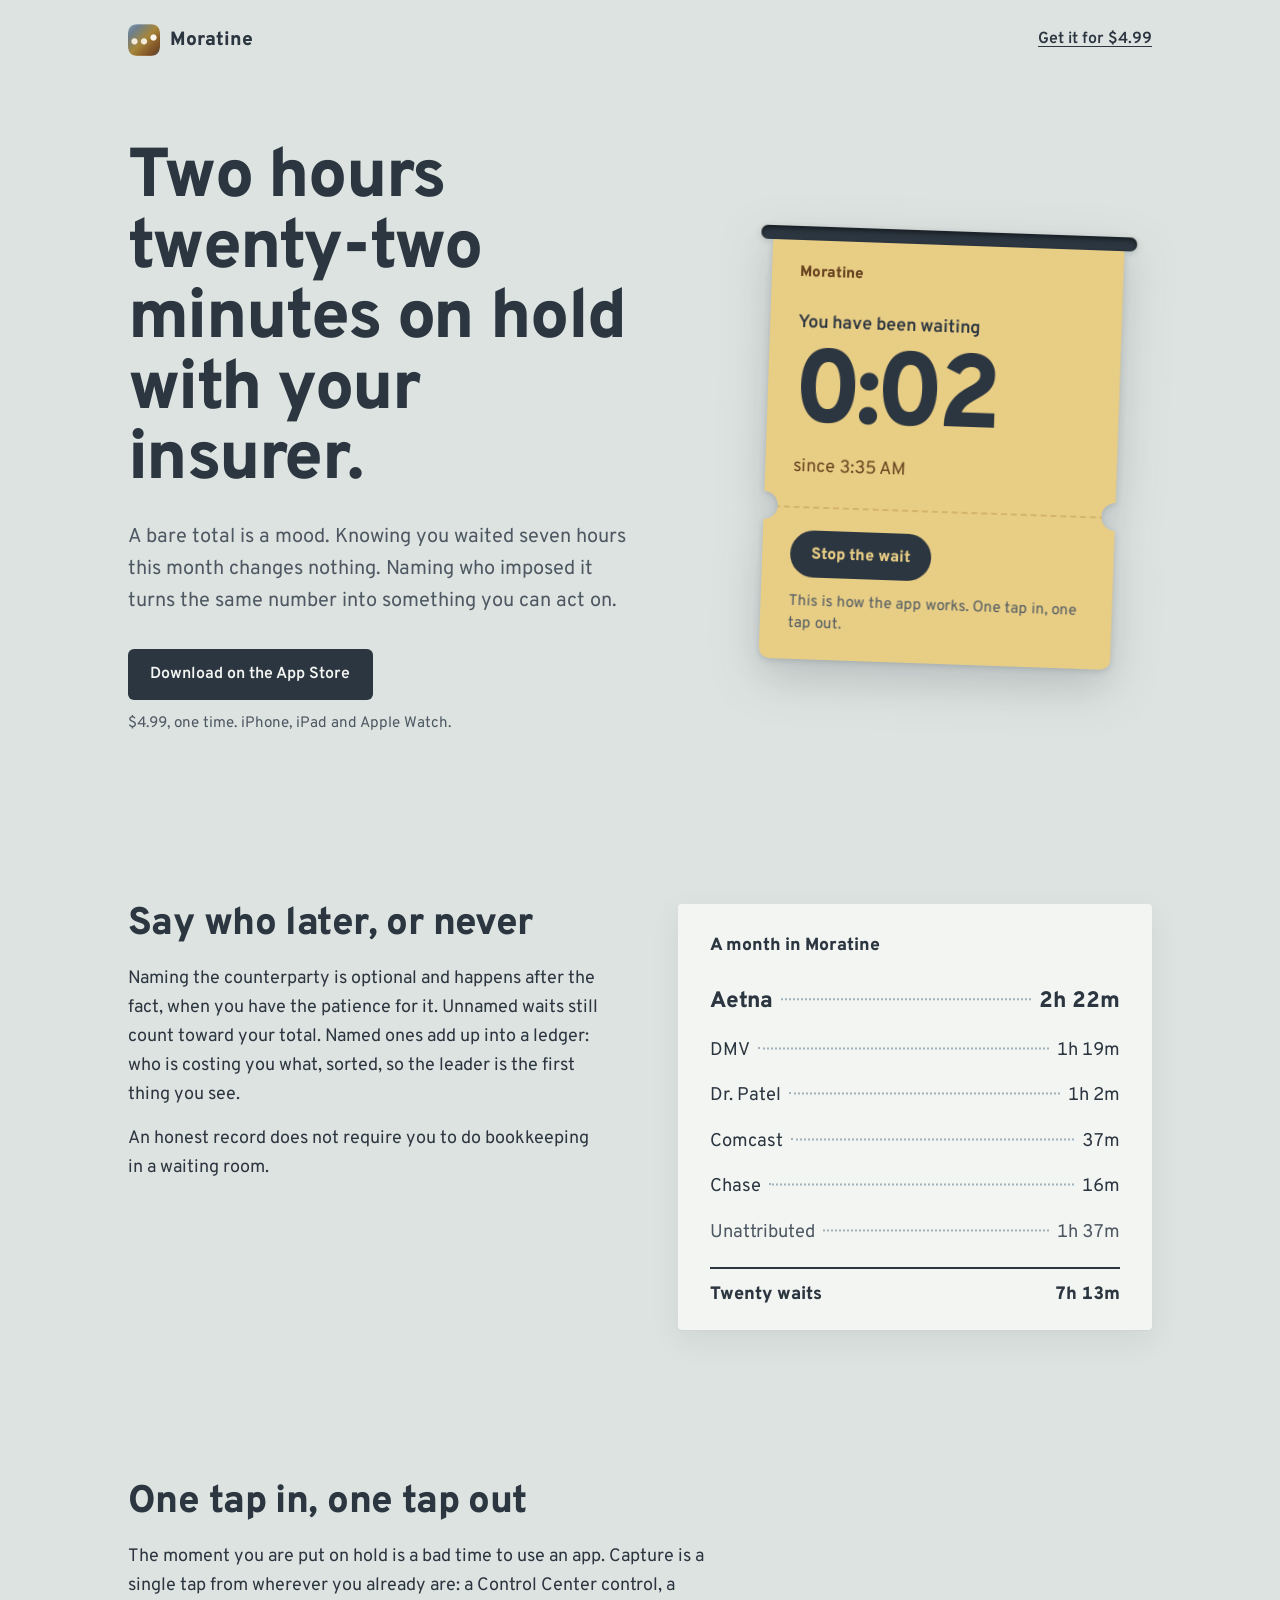
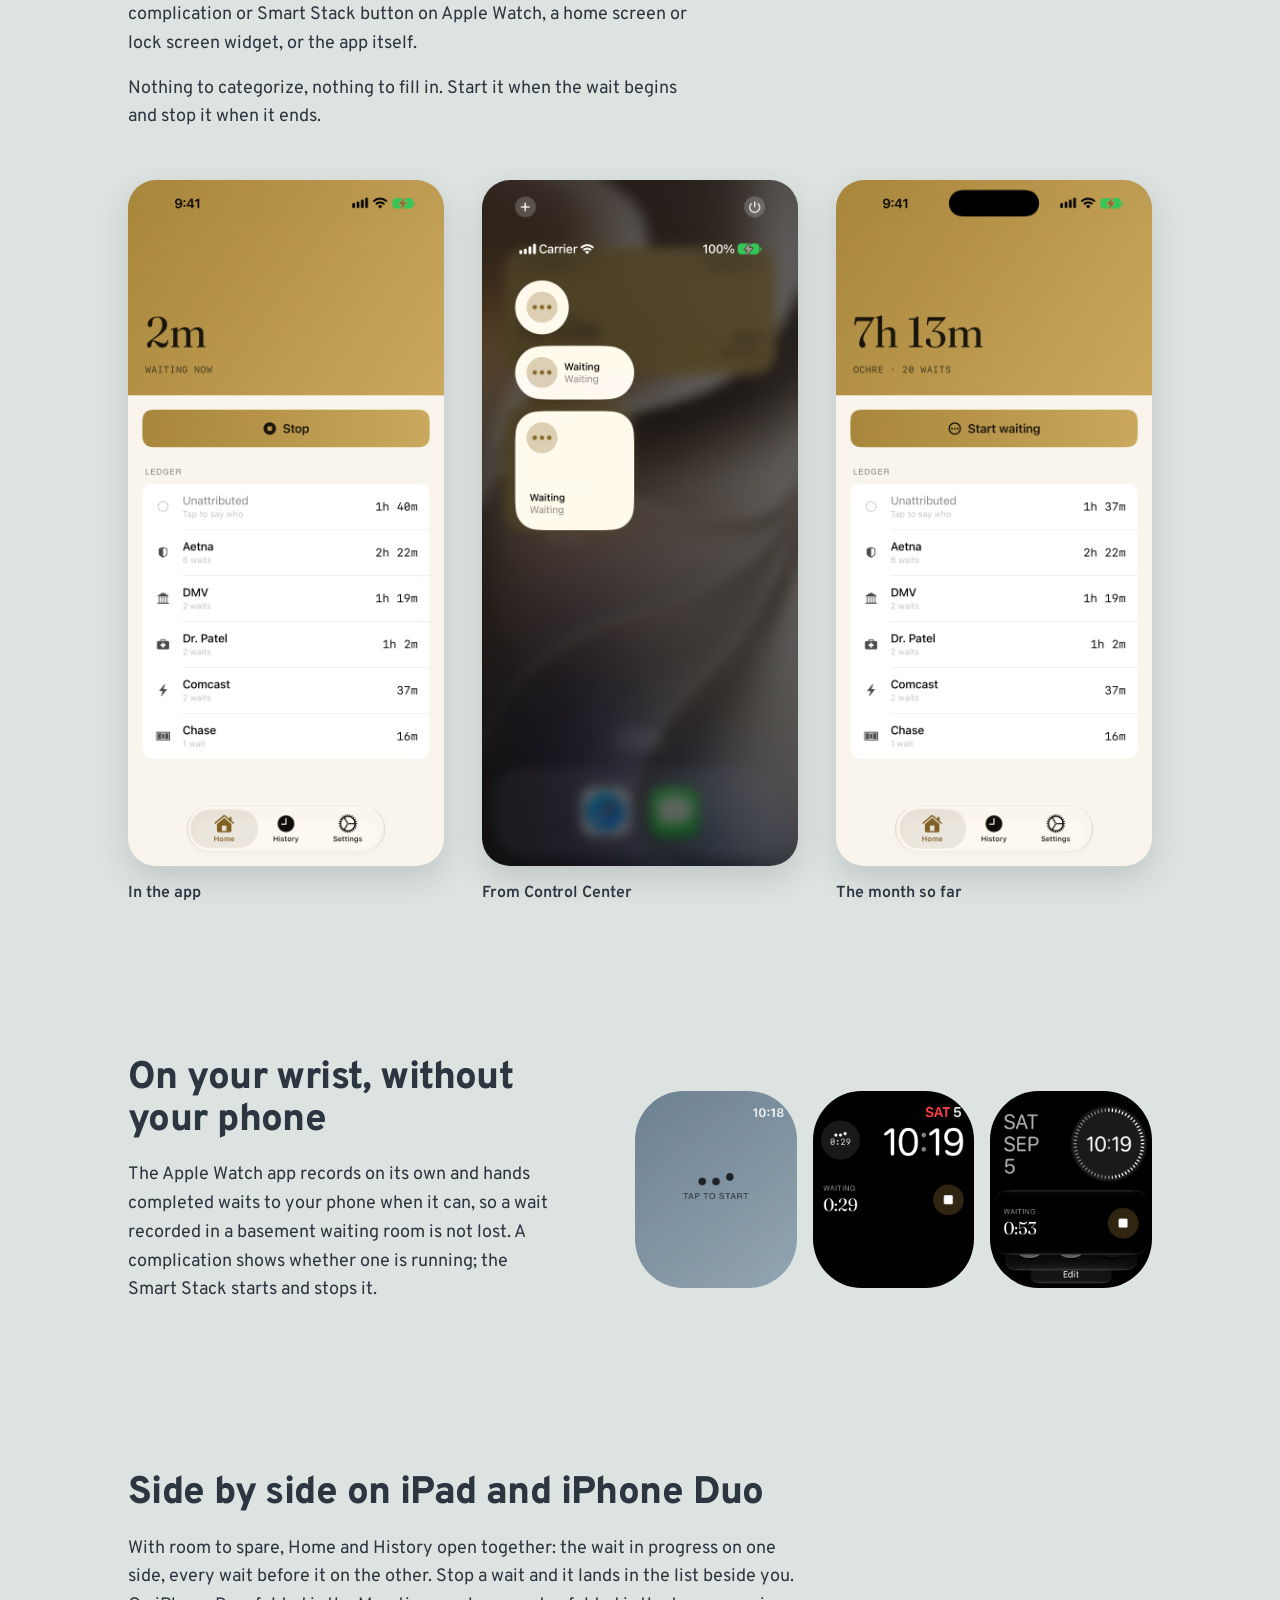
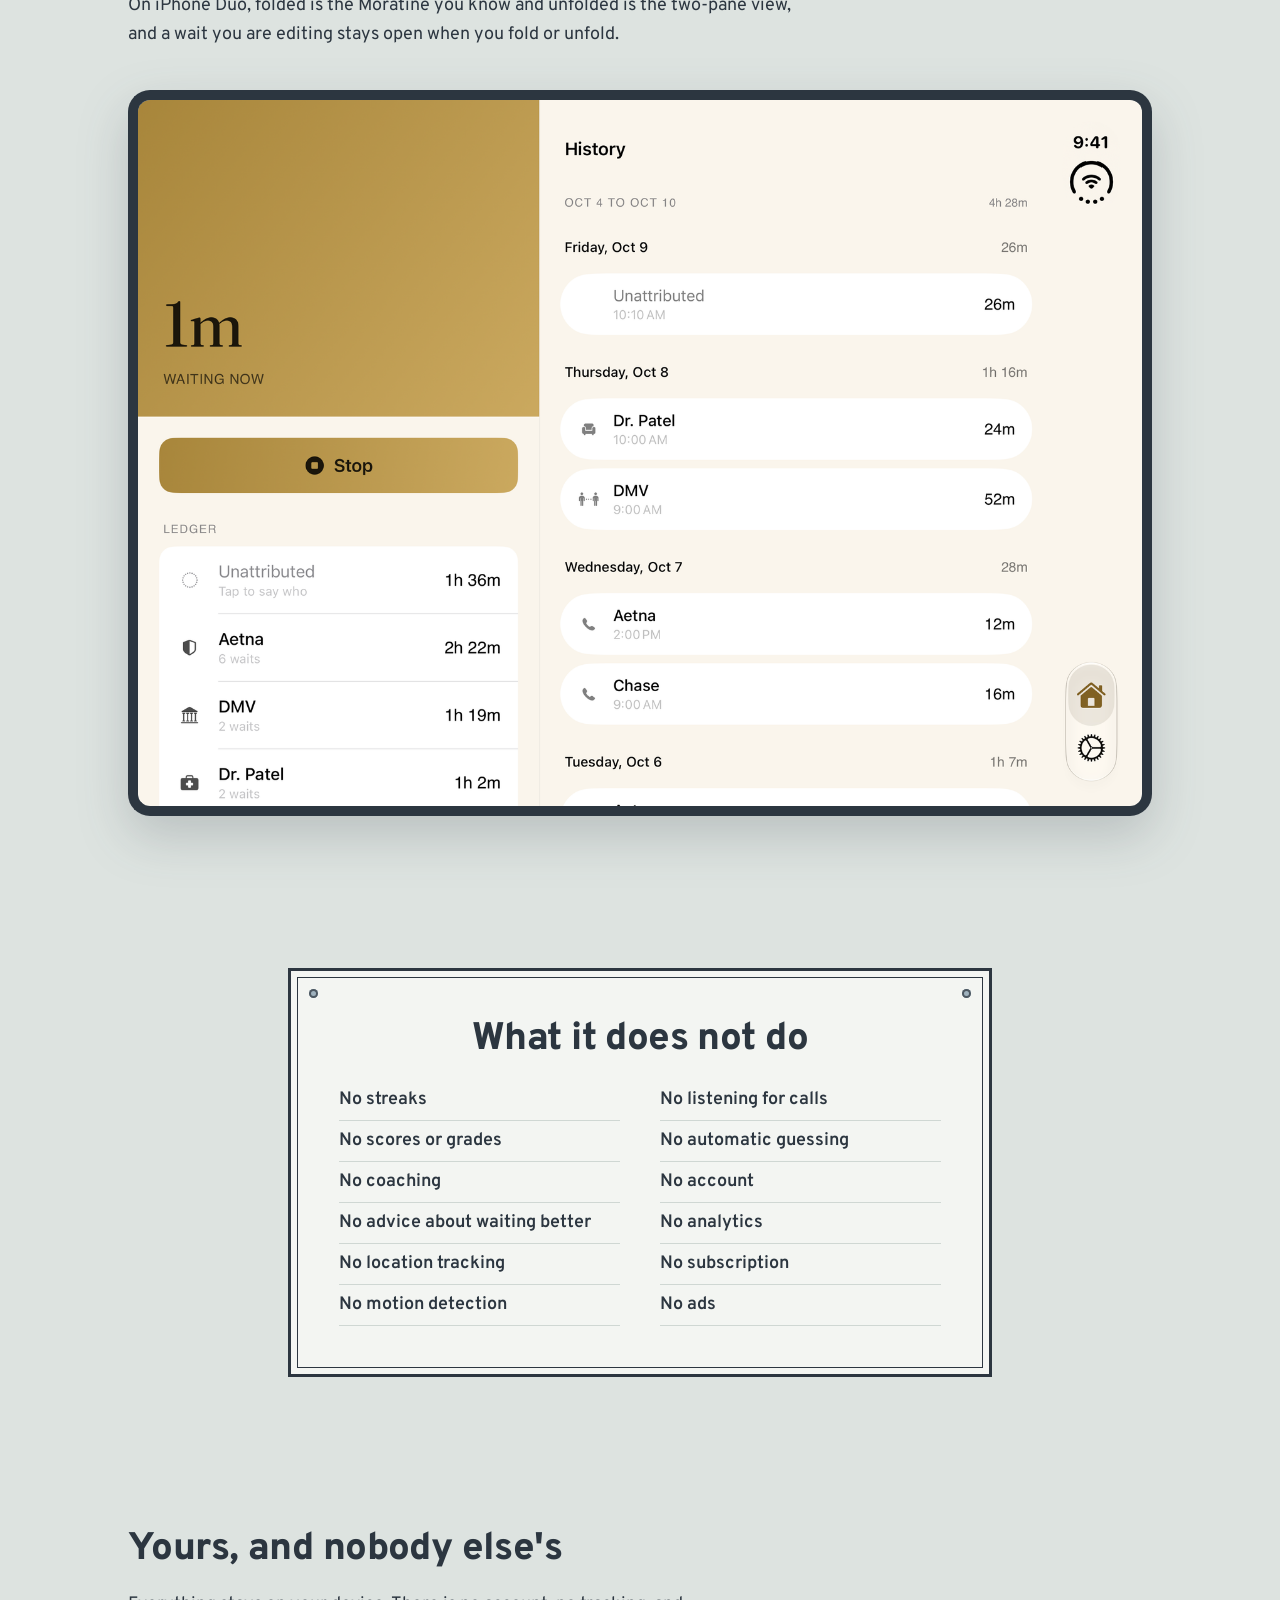
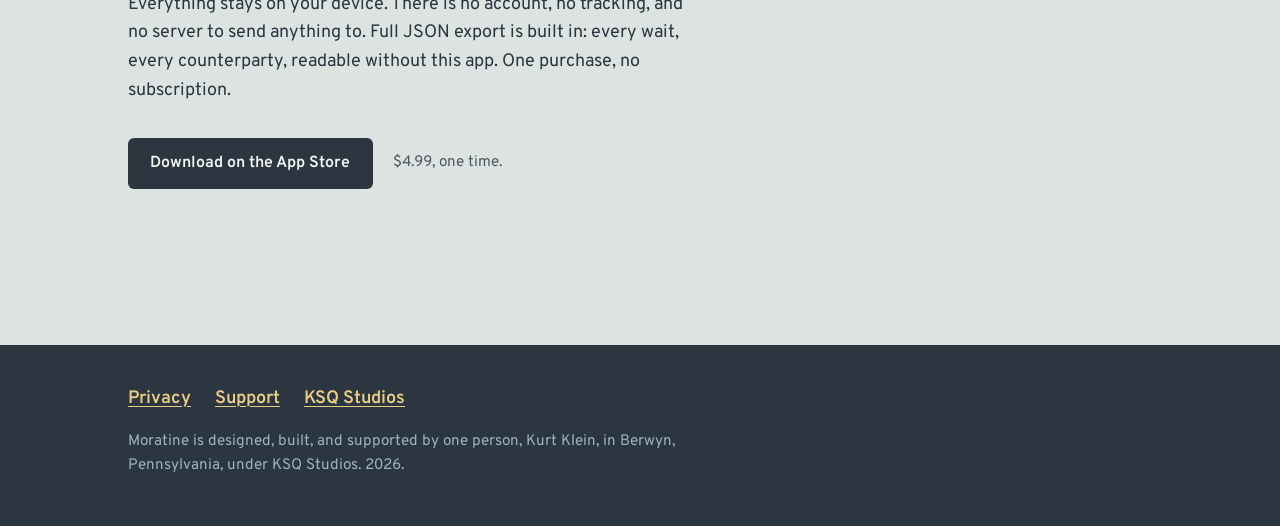
==== commit 3334b6b8: "Continuing site redesign work with another pass" ====
--- a/index.html
+++ b/index.html
@@ -1,33 +1,595 @@
-<!DOCTYPE html>
-<html lang="en">
-<head>
-<meta charset="utf-8">
-<meta name="viewport" content="width=device-width, initial-scale=1">
-<title>Moratine, a record of time you did not choose</title>
-<meta name="description" content="Moratine records involuntary waiting: on hold, in line, in waiting rooms. One tap in, one tap out, and a ledger of who is costing you time.">
-
-<link rel="canonical" href="https://moratine.app/">
-<meta property="og:type" content="website">
-<meta property="og:url" content="https://moratine.app/">
-<meta property="og:title" content="Moratine, a record of time you did not choose">
-<meta property="og:description" content="Two hours twenty-two minutes on hold with your insurer, across six calls. A bare total is a mood. A name attached to it is evidence.">
-<meta property="og:image" content="https://moratine.app/og-image.png">
-<meta name="twitter:card" content="summary_large_image">
-<meta name="theme-color" content="#dde3e0">
-
-<link rel="icon" href="/favicon.png" sizes="32x32">
-<link rel="apple-touch-icon" href="/apple-touch-icon.png">
-
+<!doctype html><html><head><meta charset=utf8><meta name=viewport content="width=device-width,initial-scale=1,viewport-fit=cover"><style>:root{color-scheme:light;box-sizing:border-box;padding-top:env(safe-area-inset-top,0px);padding-bottom:env(safe-area-inset-bottom,0px)}html{scroll-padding-top:env(safe-area-inset-top,0px)}body{margin:0;padding:0;font:14px -apple-system,BlinkMacSystemFont,sans-serif;background:#fff;color:#000}img{max-width:100%}[hidden]:not([hidden=until-found i]){display:none!important}</style></head><body>
+<title>Moratine Site Pilot</title>
 <link rel="preconnect" href="https://fonts.googleapis.com">
 <link rel="preconnect" href="https://fonts.gstatic.com" crossorigin>
 <link href="https://fonts.googleapis.com/css2?family=Overpass:wght@400;600;800&display=swap" rel="stylesheet">
-<link rel="stylesheet" href="/styles.css">
-</head>
-<body>
+<style>
+/*
+  moratine.app
+
+  The waiting room. A pale institutional wall, a take-a-number ticket that
+  counts the reader's own wait, a posted notice, a ledger like a fee
+  schedule. Overpass (from the Highway Gothic signage lineage) is the only
+  typeface. Colors come from the app's stage arc: mist, slate, ochre, umber.
+
+  No analytics. The privacy policy says the site collects nothing, so keep
+  it that way.
+*/
+
+:root {
+  --wall: #dde3e0;
+  --wall-deep: #cfd7d3;
+  --ticket: #e8cd85;
+  --ticket-edge: #d4b467;
+  --slate: #2c3640;
+  --slate-soft: #4d5862;
+  --ochre: #a8863b;
+  --umber: #7e5228;
+  --umber-deep: #67431f;
+  --mist: #9fb2be;
+  --paper: #f3f5f2;
+
+  --measure: 36rem;
+  --page: 70rem;
+  --gutter: clamp(1.25rem, 4vw, 3rem);
+}
+
+*, *::before, *::after { box-sizing: border-box; }
+
+html { -webkit-text-size-adjust: 100%; }
+
+body {
+  margin: 0;
+  background: var(--wall);
+  color: var(--slate);
+  font-family: Overpass, -apple-system, BlinkMacSystemFont, system-ui, sans-serif;
+  font-size: 1.125rem;
+  line-height: 1.6;
+  -webkit-font-smoothing: antialiased;
+  font-variant-numeric: tabular-nums;
+}
+
+img { max-width: 100%; height: auto; display: block; }
+
+a { color: var(--umber); text-underline-offset: 0.18em; }
+a:hover { color: var(--slate); }
+
+:focus-visible {
+  outline: 3px solid var(--umber);
+  outline-offset: 3px;
+  border-radius: 2px;
+}
+
+h1, h2, h3 {
+  font-weight: 800;
+  line-height: 1.08;
+  letter-spacing: -0.015em;
+  margin: 0;
+}
+
+h2 { font-size: clamp(1.75rem, 3.2vw, 2.4rem); margin-bottom: 1.25rem; }
+h3 { font-size: 1.25rem; margin-bottom: 0.5rem; }
+
+p { margin: 0 0 1rem; }
+
+/* ---------- Bar ---------- */
+
+.bar {
+  max-width: var(--page);
+  margin: 0 auto;
+  padding: 1.5rem var(--gutter);
+  display: flex;
+  align-items: center;
+  justify-content: space-between;
+  gap: 1rem;
+}
+
+.mark {
+  display: inline-flex;
+  align-items: center;
+  gap: 0.6rem;
+  font-weight: 800;
+  font-size: 1.2rem;
+  color: var(--slate);
+  text-decoration: none;
+}
+
+.mark img { width: 32px; height: 32px; border-radius: 8px; }
+
+.bar-cta {
+  font-weight: 600;
+  font-size: 1rem;
+  color: var(--slate);
+}
+
+/* ---------- Sections ---------- */
+
+main > section {
+  max-width: var(--page);
+  margin: 0 auto;
+  padding: clamp(2.75rem, 6vw, 4.75rem) var(--gutter);
+}
+
+/* ---------- Hero ---------- */
+
+.hero {
+  display: grid;
+  grid-template-columns: minmax(0, 1.25fr) minmax(0, 1fr);
+  gap: clamp(2.5rem, 6vw, 5rem);
+  align-items: center;
+}
+
+main > .hero { padding-top: clamp(2rem, 5vw, 4rem); }
+
+.hero h1 {
+  font-size: clamp(2.4rem, 5.4vw, 4.4rem);
+  line-height: 1.02;
+  letter-spacing: -0.025em;
+  margin-bottom: 1.5rem;
+  max-width: 14ch;
+}
+
+.lede {
+  font-size: 1.25rem;
+  color: var(--slate-soft);
+  max-width: 32rem;
+}
+
+.buy {
+  display: flex;
+  flex-wrap: wrap;
+  align-items: center;
+  gap: 0.75rem 1.25rem;
+  margin-top: 2rem;
+}
+
+.button {
+  display: inline-block;
+  background: var(--slate);
+  color: var(--paper);
+  font-weight: 600;
+  font-size: 1rem;
+  text-decoration: none;
+  padding: 0.85rem 1.4rem 0.75rem;
+  border-radius: 6px;
+}
+
+.button:hover { background: var(--umber); color: var(--paper); }
+
+.price { font-size: 0.95rem; color: var(--slate-soft); }
+
+/* ---------- Ticket ---------- */
+
+.ticket {
+  --notch: 14px;
+  margin: 0;
+  justify-self: center;
+  width: min(100%, 22rem);
+  transform: rotate(2deg);
+  filter: drop-shadow(0 18px 24px rgba(44, 54, 64, 0.18)) drop-shadow(0 2px 3px rgba(44, 54, 64, 0.2));
+}
+
+/* The dispenser mouth the ticket comes out of. */
+.ticket-slot {
+  height: 14px;
+  margin: 0 -0.75rem -7px;
+  border-radius: 7px;
+  background: var(--slate);
+  box-shadow: inset 0 3px 4px rgba(0, 0, 0, 0.45);
+  position: relative;
+  z-index: 1;
+}
+
+.ticket-paper {
+  animation: dispense 0.9s cubic-bezier(.3, .7, .2, 1) 0.15s both;
+}
+
+@keyframes dispense {
+  from { transform: translateY(-62%); clip-path: inset(62% 0 0 0); }
+  to { transform: none; clip-path: inset(-20px -20px -20px -20px); }
+}
+
+.ticket-body { position: relative; }
+
+/* The rubber stamp that lands when a wait is stopped. */
+.ticket-stamp {
+  position: absolute;
+  right: 1.1rem;
+  top: 3.6rem;
+  margin: 0;
+  padding: 0.3rem 0.7rem 0.15rem;
+  border: 3px solid var(--umber-deep);
+  border-radius: 6px;
+  color: var(--umber-deep);
+  font-weight: 800;
+  font-size: 1.1rem;
+  letter-spacing: 0.12em;
+  text-transform: uppercase;
+  transform: rotate(-11deg);
+  opacity: 0.88;
+  mix-blend-mode: multiply;
+}
+
+.ticket-stamp.is-landing { animation: stamp 0.28s cubic-bezier(.5, 0, .7, .4) both; }
+
+@keyframes stamp {
+  from { transform: rotate(-4deg) scale(1.9); opacity: 0; }
+  70% { opacity: 0.95; }
+  to { transform: rotate(-11deg) scale(1); opacity: 0.88; }
+}
+
+.ticket-body,
+.ticket-stub {
+  background: var(--ticket);
+  padding: 1.75rem 1.75rem 1.5rem;
+}
+
+.ticket-body {
+  border-radius: 10px 10px 0 0;
+  -webkit-mask: radial-gradient(circle var(--notch) at 0 100%, transparent 98%, #000) left / 51% 100% no-repeat,
+                radial-gradient(circle var(--notch) at 100% 100%, transparent 98%, #000) right / 51% 100% no-repeat;
+          mask: radial-gradient(circle var(--notch) at 0 100%, transparent 98%, #000) left / 51% 100% no-repeat,
+                radial-gradient(circle var(--notch) at 100% 100%, transparent 98%, #000) right / 51% 100% no-repeat;
+}
+
+.ticket-stub {
+  border-radius: 0 0 10px 10px;
+  border-top: 2px dashed var(--ticket-edge);
+  padding-top: 1.4rem;
+  -webkit-mask: radial-gradient(circle var(--notch) at 0 0, transparent 98%, #000) left / 51% 100% no-repeat,
+                radial-gradient(circle var(--notch) at 100% 0, transparent 98%, #000) right / 51% 100% no-repeat;
+          mask: radial-gradient(circle var(--notch) at 0 0, transparent 98%, #000) left / 51% 100% no-repeat,
+                radial-gradient(circle var(--notch) at 100% 0, transparent 98%, #000) right / 51% 100% no-repeat;
+}
+
+.ticket-issuer {
+  font-weight: 800;
+  font-size: 0.95rem;
+  color: var(--umber-deep);
+  margin-bottom: 1.5rem;
+}
+
+.ticket-state { font-weight: 600; margin: 0; }
+
+.ticket-time {
+  font-weight: 800;
+  font-size: clamp(4.5rem, 11vw, 6.5rem);
+  line-height: 1;
+  letter-spacing: -0.04em;
+  margin: 0.3rem 0 0.4rem;
+  color: var(--slate);
+}
+
+.ticket-since { color: var(--umber-deep); margin: 0; }
+
+.ticket-button {
+  font: inherit;
+  font-weight: 800;
+  font-size: 1rem;
+  color: var(--ticket);
+  background: var(--slate);
+  border: 0;
+  border-radius: 999px;
+  padding: 0.7rem 1.3rem 0.6rem;
+  cursor: pointer;
+}
+
+.ticket-button:hover { background: var(--umber); }
+
+.ticket-note {
+  font-size: 0.95rem;
+  line-height: 1.45;
+  margin: 0.9rem 0 0;
+  color: var(--slate-soft);
+}
+
+/* ---------- Ledger ---------- */
+
+.ledger-section {
+  display: grid;
+  grid-template-columns: minmax(0, 1fr) minmax(0, 1fr);
+  gap: clamp(2.5rem, 6vw, 5rem);
+  align-items: start;
+}
+
+.ledger-copy p { max-width: var(--measure); }
+
+.ledger {
+  margin: 0;
+  background: var(--paper);
+  padding: 1.75rem clamp(1.25rem, 3vw, 2rem) 1.25rem;
+  border-radius: 4px;
+  box-shadow: 0 1px 0 var(--wall-deep), 0 10px 30px rgba(44, 54, 64, 0.08);
+}
+
+.ledger figcaption {
+  font-weight: 800;
+  font-size: 1.1rem;
+  margin-bottom: 1rem;
+}
+
+.ledger ol { list-style: none; margin: 0; padding: 0; }
+
+.ledger li {
+  display: flex;
+  align-items: baseline;
+  gap: 0.5rem;
+  padding: 0.5rem 0;
+  font-size: 1.15rem;
+}
+
+.ledger li:first-child { font-weight: 800; font-size: 1.4rem; }
+
+.ledger .dots {
+  flex: 1;
+  border-bottom: 2px dotted var(--mist);
+  transform: translateY(-0.3em);
+}
+
+.ledger .unnamed { color: var(--slate-soft); }
+
+.ledger-total {
+  display: flex;
+  justify-content: space-between;
+  border-top: 2px solid var(--slate);
+  margin: 0.75rem 0 0;
+  padding-top: 0.75rem;
+  font-weight: 800;
+}
+
+/* ---------- Capture ---------- */
+
+.capture-copy { max-width: var(--measure); }
+
+.shots {
+  display: grid;
+  grid-template-columns: repeat(3, minmax(0, 1fr));
+  gap: clamp(1rem, 3vw, 2.5rem);
+  margin-top: 3rem;
+}
+
+.shots figure { margin: 0; }
+
+.shots img {
+  border-radius: 28px;
+  box-shadow: 0 12px 30px rgba(44, 54, 64, 0.16);
+}
+
+.shots figcaption {
+  margin-top: 0.9rem;
+  font-weight: 600;
+  font-size: 1rem;
+}
+
+/* ---------- Wrist ---------- */
+
+.wrist {
+  display: grid;
+  grid-template-columns: minmax(0, 1fr) minmax(0, 1.2fr);
+  gap: clamp(2rem, 6vw, 5rem);
+  align-items: center;
+}
+
+.wrist-copy p { max-width: var(--measure); }
+
+.watch-shots {
+  display: grid;
+  grid-template-columns: repeat(3, minmax(0, 1fr));
+  gap: 1rem;
+}
+
+.watch-shots img { border-radius: 30%/25%; }
+
+/* ---------- Unfold ---------- */
+
+.unfold p { max-width: 42rem; }
+
+.duo-frame {
+  --bezel: 10px;
+  position: relative;
+  margin-top: 2.5rem;
+  perspective: 2200px;
+}
+
+.duo {
+  border-radius: 22px;
+  border: var(--bezel) solid var(--slate);
+  box-shadow: 0 20px 50px rgba(44, 54, 64, 0.2);
+}
+
+
+/* The fold. Two halves of the same screenshot stand in for the image while
+   it opens, hinged at the centre, then hand back to the real image. */
+.duo-half {
+  position: absolute;
+  top: 0;
+  bottom: 0;
+  width: 50%;
+  border: var(--bezel) solid var(--slate);
+  background-size: 200% 100%;
+  background-origin: padding-box;
+  background-clip: padding-box;
+  transition: transform 1.2s cubic-bezier(.25, .7, .2, 1), filter 1.2s ease;
+  display: none;
+}
+
+.duo-half--left {
+  left: 0;
+  border-right: 0;
+  border-radius: 22px 0 0 22px;
+  background-position: left center;
+  transform-origin: right center;
+}
+
+.duo-half--right {
+  right: 0;
+  border-left: 0;
+  border-radius: 0 22px 22px 0;
+  background-position: right center;
+  transform-origin: left center;
+}
+
+.duo-frame.is-folded .duo,
+.duo-frame.is-opening .duo { visibility: hidden; }
+
+.duo-frame.is-folded .duo-half,
+.duo-frame.is-opening .duo-half { display: block; }
+
+.duo-frame.is-folded .duo-half--left { transform: rotateY(38deg); filter: brightness(0.86); }
+.duo-frame.is-folded .duo-half--right { transform: rotateY(-38deg); filter: brightness(0.94); }
+
+/* ---------- Notice ---------- */
+
+.notice {
+  position: relative;
+  max-width: 44rem;
+  margin: 0 auto;
+  background: var(--paper);
+  border: 3px solid var(--slate);
+  outline: 1px solid var(--slate);
+  outline-offset: -10px;
+  padding: clamp(2rem, 5vw, 3rem);
+}
+
+.notice::before,
+.notice::after {
+  content: "";
+  position: absolute;
+  top: 18px;
+  width: 9px;
+  height: 9px;
+  border-radius: 50%;
+  background: var(--mist);
+  box-shadow: inset 0 0 0 2px var(--slate-soft);
+}
+
+.notice::before { left: 18px; }
+.notice::after { right: 18px; }
+
+.notice h2 { text-align: center; }
+
+.notice ul {
+  list-style: none;
+  margin: 0;
+  padding: 0;
+  columns: 2 14rem;
+  column-gap: 2.5rem;
+}
+
+.notice li {
+  padding: 0.35rem 0;
+  border-bottom: 1px solid var(--wall-deep);
+  break-inside: avoid;
+  font-weight: 600;
+}
+
+/* ---------- Yours ---------- */
+
+.yours p { max-width: var(--measure); }
+
+/* ---------- Footer ---------- */
+
+.foot {
+  background: var(--slate);
+  color: var(--wall);
+  margin-top: clamp(2rem, 5vw, 4rem);
+}
+
+.foot-inner {
+  max-width: var(--page);
+  margin: 0 auto;
+  padding: 2.5rem var(--gutter) 3rem;
+}
+
+.foot nav { display: flex; flex-wrap: wrap; gap: 0.5rem 1.5rem; margin-bottom: 1rem; font-weight: 600; }
+.foot a { color: var(--ticket); }
+.foot a:hover { color: var(--paper); }
+.foot p { font-size: 0.95rem; color: var(--mist); margin: 0; max-width: var(--measure); }
+
+/* ---------- Document pages: privacy, support, event ---------- */
+
+.doc {
+  max-width: 44rem;
+  margin: 0 auto;
+  padding: clamp(2rem, 6vw, 4rem) var(--gutter) clamp(4rem, 8vw, 6rem);
+}
+
+.doc h1 {
+  font-size: clamp(2.2rem, 5vw, 3.4rem);
+  line-height: 1.04;
+  letter-spacing: -0.025em;
+  margin-bottom: 1rem;
+}
+
+.doc h2 { font-size: 1.6rem; margin: 3rem 0 0.9rem; }
+.doc h3 { margin-top: 1.75rem; }
+.doc .updated { color: var(--slate-soft); font-size: 1rem; }
+.doc ul { padding-left: 1.2rem; }
+.doc li { margin-bottom: 0.4rem; }
+
+.doc .panel {
+  background: var(--paper);
+  border-radius: 4px;
+  padding: 1.5rem 1.75rem;
+  margin: 2rem 0;
+}
+
+.doc .panel p:last-child { margin-bottom: 0; }
+
+.doc details {
+  border-bottom: 1px solid var(--wall-deep);
+  padding: 1rem 0;
+}
+
+.doc summary {
+  font-weight: 800;
+  cursor: pointer;
+}
+
+.doc details p { margin: 0.75rem 0 0; }
+
+/* ---------- Small screens ---------- */
+
+@media (max-width: 52rem) {
+  .hero,
+  .ledger-section,
+  .wrist { grid-template-columns: minmax(0, 1fr); }
+
+  .ticket { transform: rotate(1deg); width: min(100%, 20rem); }
+
+  .shots { grid-template-columns: repeat(3, minmax(9rem, 1fr)); overflow-x: auto; padding-bottom: 1rem; }
+  .shots img { border-radius: 18px; }
+
+  .duo-frame { --bezel: 6px; }
+  .duo { border-radius: 14px; }
+  .duo-half--left { border-radius: 14px 0 0 14px; }
+  .duo-half--right { border-radius: 0 14px 14px 0; }
+
+  .bar-cta { font-size: 0.95rem; }
+}
+
+@media (prefers-reduced-motion: reduce) {
+  .ticket { transform: none; }
+  .ticket-paper { animation: none; }
+}
+
+.doc .lede { margin-top: 1.25rem; }
+.doc .duo { margin: 2rem 0 0.5rem; }
+.doc section h2 { margin-top: 2.75rem; }
+main.doc > section { padding: 0; max-width: none; margin: 0; }
+
+/* Keeps the shadow under the halves so nothing pops when the real image
+   takes over. */
+.duo-frame.is-folded,
+.duo-frame.is-opening { filter: drop-shadow(0 20px 25px rgba(44, 54, 64, 0.2)); }
+
+:root { color-scheme: light; }
+</style>
+
 
 <header class="bar">
   <a class="mark" href="/">
-    <img src="/apple-touch-icon.png" alt="" width="32" height="32">
+    <img src="apple-touch-icon.png" alt="" width="32" height="32">
     Moratine
   </a>
   <a class="bar-cta" href="https://apps.apple.com/us/app/moratine/id6808066631" rel="noopener">Get it for $4.99</a>
@@ -50,15 +612,19 @@
     </div>
 
     <figure class="ticket" aria-labelledby="ticket-state">
+      <div class="ticket-slot" aria-hidden="true"></div>
+      <div class="ticket-paper">
       <div class="ticket-body">
         <p class="ticket-issuer">Moratine</p>
         <p class="ticket-state" id="ticket-state">You have been waiting</p>
         <p class="ticket-time" id="ticket-time" aria-live="off">0:00</p>
         <p class="ticket-since" id="ticket-since">since you opened this page</p>
+        <p class="ticket-stamp" id="ticket-stamp" aria-hidden="true" hidden>Recorded</p>
       </div>
       <div class="ticket-stub">
         <button type="button" class="ticket-button" id="ticket-button">Stop the wait</button>
         <p class="ticket-note" id="ticket-note">This is how the app works. One tap in, one tap out.</p>
+      </div>
       </div>
     </figure>
   </section>
@@ -80,13 +646,13 @@
 
     <figure class="ledger">
       <figcaption>A month in Moratine</figcaption>
-      <ol>
-        <li><span class="who">Aetna</span><span class="dots" aria-hidden="true"></span><span class="how-long">2h 22m</span></li>
-        <li><span class="who">DMV</span><span class="dots" aria-hidden="true"></span><span class="how-long">1h 19m</span></li>
-        <li><span class="who">Dr. Patel</span><span class="dots" aria-hidden="true"></span><span class="how-long">1h 2m</span></li>
-        <li><span class="who">Comcast</span><span class="dots" aria-hidden="true"></span><span class="how-long">37m</span></li>
-        <li><span class="who">Chase</span><span class="dots" aria-hidden="true"></span><span class="how-long">16m</span></li>
-        <li class="unnamed"><span class="who">Unattributed</span><span class="dots" aria-hidden="true"></span><span class="how-long">1h 37m</span></li>
+      <ol id="ledger-list">
+        <li data-shuffle="2"><span class="who">Aetna</span><span class="dots" aria-hidden="true"></span><span class="how-long">2h 22m</span></li>
+        <li data-shuffle="4"><span class="who">DMV</span><span class="dots" aria-hidden="true"></span><span class="how-long">1h 19m</span></li>
+        <li data-shuffle="6"><span class="who">Dr. Patel</span><span class="dots" aria-hidden="true"></span><span class="how-long">1h 2m</span></li>
+        <li data-shuffle="1"><span class="who">Comcast</span><span class="dots" aria-hidden="true"></span><span class="how-long">37m</span></li>
+        <li data-shuffle="5"><span class="who">Chase</span><span class="dots" aria-hidden="true"></span><span class="how-long">16m</span></li>
+        <li class="unnamed" data-shuffle="3"><span class="who">Unattributed</span><span class="dots" aria-hidden="true"></span><span class="how-long">1h 37m</span></li>
       </ol>
       <p class="ledger-total"><span>Twenty waits</span><span>7h 13m</span></p>
     </figure>
@@ -108,15 +674,15 @@
     </div>
     <div class="shots">
       <figure>
-        <img src="/images/02.png" alt="A wait in progress in the Moratine app, two minutes elapsed, with a Stop button." width="1320" height="2868" loading="lazy">
+        <img src="images/02.png" alt="A wait in progress in the Moratine app, two minutes elapsed, with a Stop button." width="1320" height="2868" loading="lazy">
         <figcaption>In the app</figcaption>
       </figure>
       <figure>
-        <img src="/images/07.png" alt="The Moratine control in iOS Control Center, showing a waiting state." width="1320" height="2868" loading="lazy">
+        <img src="images/07.png" alt="The Moratine control in iOS Control Center, showing a waiting state." width="1320" height="2868" loading="lazy">
         <figcaption>From Control Center</figcaption>
       </figure>
       <figure>
-        <img src="/images/01.png" alt="The Moratine home screen: seven hours thirteen minutes this month, with the ledger of counterparties below." width="1320" height="2868" loading="lazy">
+        <img src="images/01.png" alt="The Moratine home screen: seven hours thirteen minutes this month, with the ledger of counterparties below." width="1320" height="2868" loading="lazy">
         <figcaption>The month so far</figcaption>
       </figure>
     </div>
@@ -133,9 +699,9 @@
       </p>
     </div>
     <div class="watch-shots">
-      <img src="/images/w1.png" alt="The Moratine watch app at rest, showing tap to start." width="422" height="514" loading="lazy">
-      <img src="/images/w2.png" alt="A watch face with the Moratine complication showing a running wait." width="422" height="514" loading="lazy">
-      <img src="/images/w3.png" alt="The Moratine card in the watch Smart Stack, showing a running wait and a stop button." width="422" height="514" loading="lazy">
+      <img src="images/w1.png" alt="The Moratine watch app at rest, showing tap to start." width="422" height="514" loading="lazy">
+      <img src="images/w2.png" alt="A watch face with the Moratine complication showing a running wait." width="422" height="514" loading="lazy">
+      <img src="images/w3.png" alt="The Moratine card in the watch Smart Stack, showing a running wait and a stop button." width="422" height="514" loading="lazy">
     </div>
   </section>
 
@@ -148,7 +714,9 @@
       Moratine you know and unfolded is the two-pane view, and a wait you are
       editing stays open when you fold or unfold.
     </p>
-    <img class="duo" src="/images/duo.png" alt="Moratine on the unfolded iPhone Duo: a one-minute wait running on the left, the week's history on the right." width="1600" height="1125" loading="lazy">
+    <div class="duo-frame" id="duo-frame">
+      <img class="duo" src="images/duo.png" alt="Moratine on the unfolded iPhone Duo: a one-minute wait running on the left, the week's history on the right." width="1600" height="1125" loading="lazy">
+    </div>
   </section>
 
   <section class="notice-section">
@@ -239,7 +807,76 @@
     button.addEventListener('click', function () { timer ? stop() : run(); });
     run();
   })();
+
+  // Three small movements, each acting out something the app does. All are
+  // skipped when the reader prefers reduced motion; the page reads the same
+  // without them.
+  (function () {
+    var still = window.matchMedia('(prefers-reduced-motion: reduce)').matches;
+    var stamp = document.getElementById('ticket-stamp');
+    var button = document.getElementById('ticket-button');
+
+    // The stamp lands when a wait is stopped and lifts when a new one starts.
+    button.addEventListener('click', function () {
+      var stopping = stamp.hidden;
+      stamp.hidden = !stopping;
+      if (stopping && !still) {
+        stamp.classList.remove('is-landing');
+        void stamp.offsetWidth;
+        stamp.classList.add('is-landing');
+      }
+    });
+
+    if (still || !('IntersectionObserver' in window)) return;
+
+    function once(el, threshold, fn) {
+      var io = new IntersectionObserver(function (entries) {
+        if (entries[0].isIntersecting) { io.disconnect(); fn(); }
+      }, { threshold: threshold });
+      io.observe(el);
+    }
+
+    // The ledger arrives in the order waits were recorded, then sorts itself
+    // so the leader is first, the way the app keeps it.
+    var list = document.getElementById('ledger-list');
+    var sorted = Array.prototype.slice.call(list.children);
+    sorted.slice().sort(function (a, b) { return a.dataset.shuffle - b.dataset.shuffle; })
+      .forEach(function (li) { list.appendChild(li); });
+    once(list, 0.6, function () {
+      setTimeout(function () {
+        var before = new Map();
+        sorted.forEach(function (li) { before.set(li, li.getBoundingClientRect().top); });
+        sorted.forEach(function (li) { list.appendChild(li); });
+        sorted.forEach(function (li) {
+          var dy = before.get(li) - li.getBoundingClientRect().top;
+          if (!dy) return;
+          li.animate([{ transform: 'translateY(' + dy + 'px)' }, { transform: 'none' }],
+            { duration: 700, easing: 'cubic-bezier(.2,.7,.2,1)' });
+        });
+      }, 450);
+    });
+
+    // The Duo screenshot opens from half folded, like the device.
+    var frame = document.getElementById('duo-frame');
+    var img = frame.querySelector('img');
+    var src = img.currentSrc || img.src;
+    ['left', 'right'].forEach(function (side) {
+      var half = document.createElement('div');
+      half.className = 'duo-half duo-half--' + side;
+      half.style.backgroundImage = 'url("' + src + '")';
+      half.setAttribute('aria-hidden', 'true');
+      frame.appendChild(half);
+    });
+    frame.classList.add('is-folded');
+    once(frame, 0.35, function () {
+      requestAnimationFrame(function () {
+        frame.classList.add('is-opening');
+        frame.classList.remove('is-folded');
+        setTimeout(function () { frame.classList.remove('is-opening'); frame.classList.add('is-open'); }, 1300);
+      });
+    });
+  })();
 </script>
 
-</body>
-</html>
+
+</body></html>
